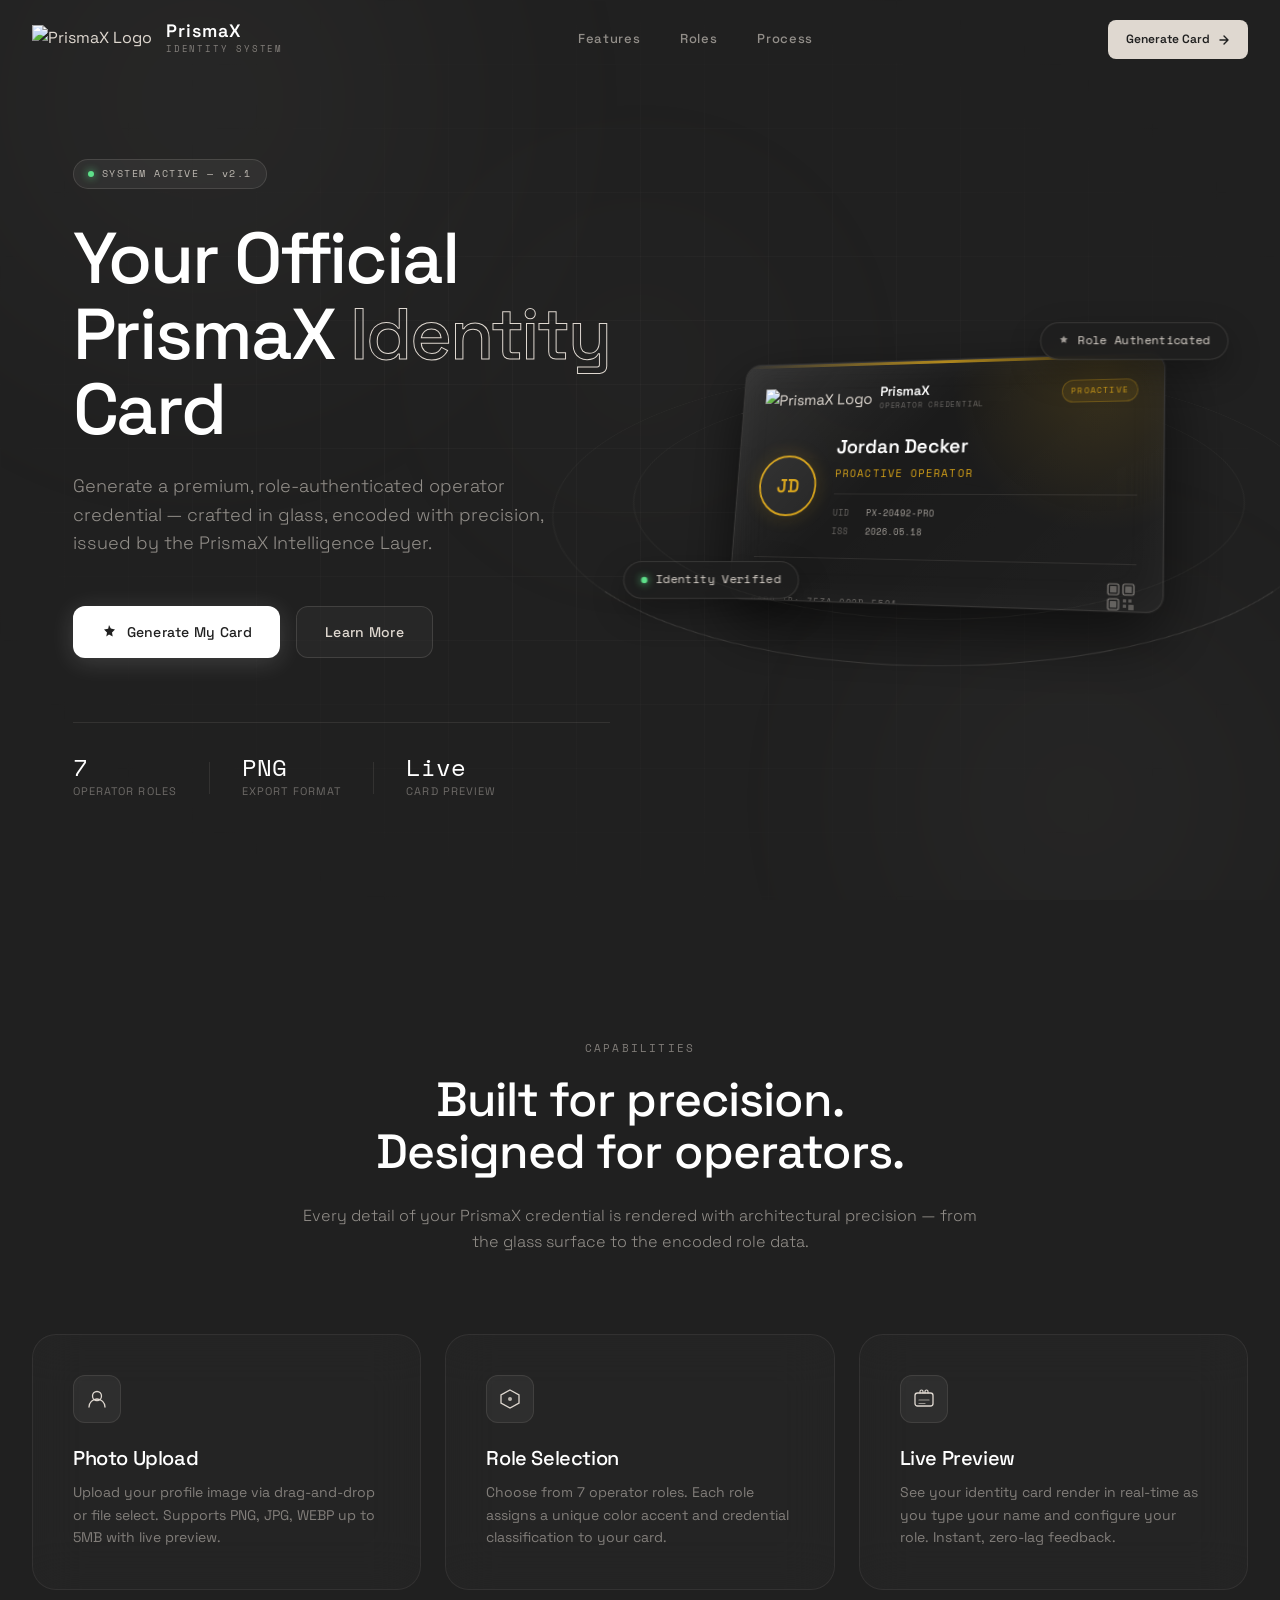
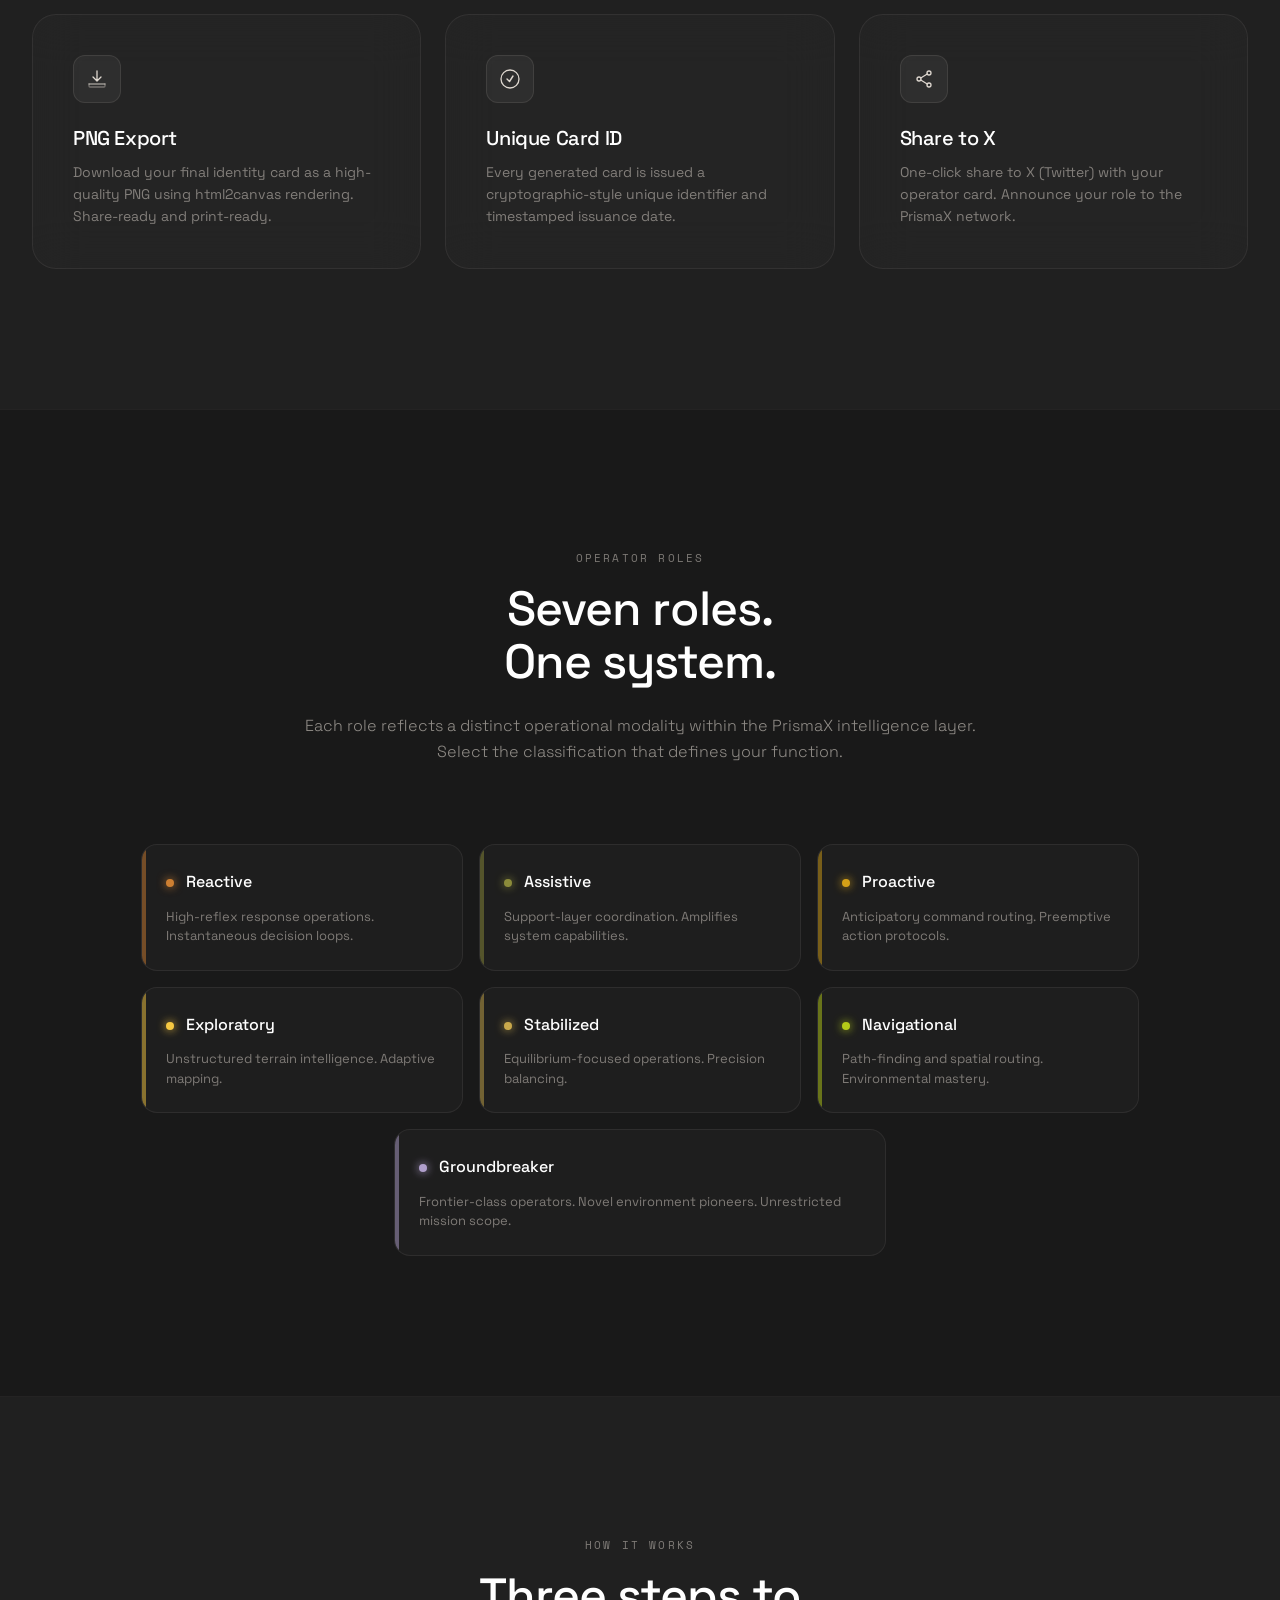
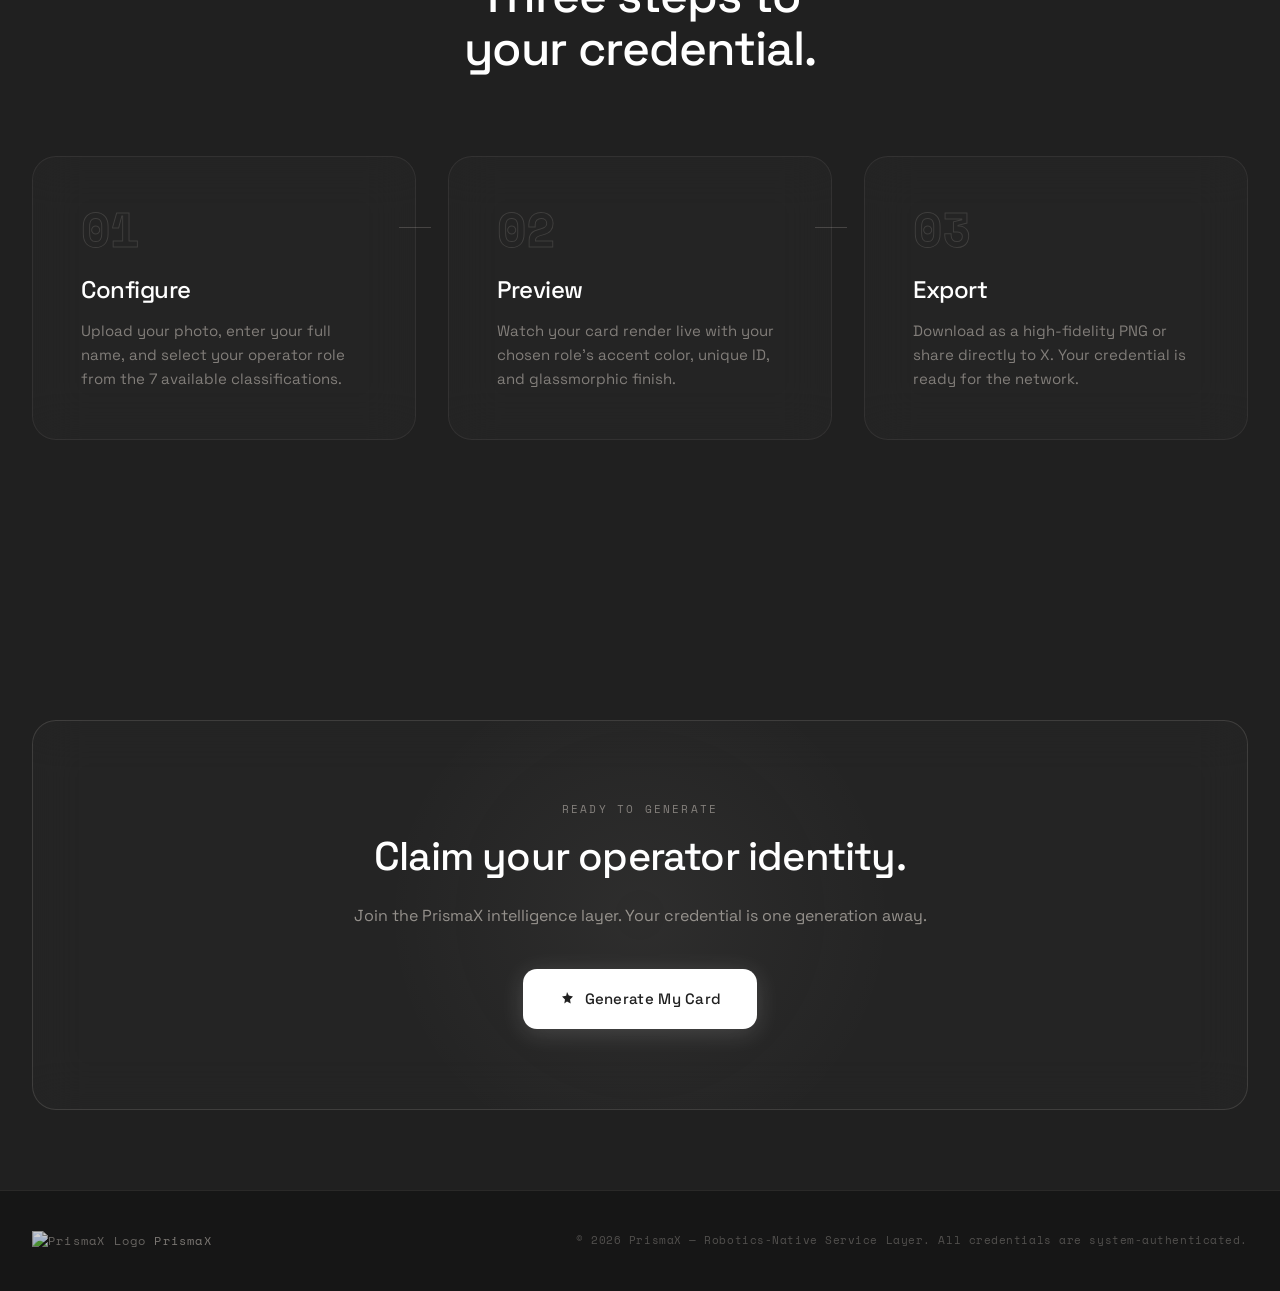
==== identity-card/home.html @ 8faa5412 "Add root redirect to fix Vercel 404" ====
<!DOCTYPE html>
<html lang="en">
<head>
  <meta charset="UTF-8" />
  <meta name="viewport" content="width=device-width, initial-scale=1.0" />
  <title>PrismaX — Identity Card Generator</title>
  <meta name="description" content="Generate your official PrismaX operator identity card. A premium credential system for robotics-native operators. Upload, configure, and export your glass-crafted identity." />
  <link rel="preconnect" href="https://fonts.googleapis.com" />
  <link rel="preconnect" href="https://fonts.gstatic.com" crossorigin />
  <link href="https://fonts.googleapis.com/css2?family=Inter:wght@300;400;500;600;700&family=Space+Grotesk:wght@300;400;500;600;700&family=Space+Mono:wght@400;700&display=swap" rel="stylesheet" />
  <link rel="stylesheet" href="home.css" />
</head>
<body>

  <!-- Background atmosphere -->
  <div class="bg-atmosphere">
    <div class="bg-orb bg-orb--1"></div>
    <div class="bg-orb bg-orb--2"></div>
    <div class="bg-orb bg-orb--3"></div>
    <div class="bg-grid"></div>
  </div>

  <!-- App Wrapper -->
  <div class="app-wrapper">

    <!-- Header -->
    <header class="site-header" id="siteHeader">
      <div class="header-inner">
        <div class="brand">
          <div class="brand-mark" style="display: flex; align-items: center;">
            <img src="logo.png" alt="PrismaX Logo" style="height: 30px; width: auto; object-fit: contain; display: block;" />
          </div>
          <div class="brand-text">
            <span class="brand-name">PrismaX</span>
            <span class="brand-sub">IDENTITY SYSTEM</span>
          </div>
        </div>
        <nav class="header-nav">
          <a href="#features" class="nav-link">Features</a>
          <a href="#roles" class="nav-link">Roles</a>
          <a href="#process" class="nav-link">Process</a>
        </nav>
        <a href="index.html" class="btn-header">
          <span>Generate Card</span>
          <svg width="12" height="12" viewBox="0 0 12 12" fill="none">
            <path d="M2 6h8M6 2l4 4-4 4" stroke="currentColor" stroke-width="1.4" stroke-linecap="round" stroke-linejoin="round"/>
          </svg>
        </a>
      </div>
    </header>

    <!-- ══════════════════ HERO ══════════════════ -->
    <section class="hero" id="hero">
      <div class="hero-inner">

        <!-- Status pill -->
        <div class="hero-pill">
          <span class="pill-dot"></span>
          <span class="pill-label">SYSTEM ACTIVE — v2.1</span>
        </div>

        <!-- Headline -->
        <h1 class="hero-title">
          Your Official
          <span class="hero-title-line">
            <span class="title-word">PrismaX</span>
            <span class="title-word title-word--accent">Identity</span>
          </span>
          Card
        </h1>

        <p class="hero-desc">
          Generate a premium, role-authenticated operator credential — crafted in glass, encoded with precision, issued by the PrismaX Intelligence Layer.
        </p>

        <div class="hero-actions">
          <a href="index.html" class="btn btn--primary" id="heroCtaBtn">
            <svg width="16" height="16" viewBox="0 0 16 16" fill="none">
              <path d="M8 1l1.8 3.6L14 5.6l-3 2.9.7 4.1L8 10.4 5.3 12.6l.7-4.1-3-2.9 4.2-.9L8 1z" fill="currentColor"/>
            </svg>
            Generate My Card
          </a>
          <a href="#features" class="btn btn--ghost">
            Learn More
          </a>
        </div>

        <!-- Hero meta row -->
        <div class="hero-meta">
          <div class="meta-stat">
            <span class="meta-val">7</span>
            <span class="meta-label">Operator Roles</span>
          </div>
          <div class="meta-divider"></div>
          <div class="meta-stat">
            <span class="meta-val">PNG</span>
            <span class="meta-label">Export Format</span>
          </div>
          <div class="meta-divider"></div>
          <div class="meta-stat">
            <span class="meta-val">Live</span>
            <span class="meta-label">Card Preview</span>
          </div>
        </div>

      </div>

      <!-- Hero visual: floating card mockup -->
      <div class="hero-visual" id="heroVisual">
        <div class="card-float-scene">

          <!-- Ambient rings -->
          <div class="ring ring--1"></div>
          <div class="ring ring--2"></div>

          <!-- Floating card -->
          <div class="card-mockup" id="cardMockup">
            <!-- Card accent bar -->
            <div class="cm-bar"></div>
            <!-- Glass sheen -->
            <div class="cm-sheen"></div>
            <!-- Card glow -->
            <div class="cm-glow"></div>

            <!-- Card content -->
            <div class="cm-inner">
              <div class="cm-top">
                <div class="cm-brand" style="display: flex; align-items: center; gap: 8px;">
                  <img src="logo.png" alt="PrismaX Logo" style="height: 24px; width: auto; object-fit: contain; display: block;" />
                  <div>
                    <span class="cm-brand-name">PrismaX</span>
                    <span class="cm-brand-sub">OPERATOR CREDENTIAL</span>
                  </div>
                </div>
                <span class="cm-badge">PROACTIVE</span>
              </div>

              <div class="cm-body">
                <div class="cm-avatar">
                  <div class="cm-avatar-initials">JD</div>
                </div>
                <div class="cm-info">
                  <div class="cm-name">Jordan Decker</div>
                  <div class="cm-role">Proactive Operator</div>
                  <div class="cm-divider"></div>
                  <div class="cm-meta">
                    <div class="cm-meta-row"><span class="cm-ml">UID</span><span class="cm-mv">PX-20492-PRO</span></div>
                    <div class="cm-meta-row"><span class="cm-ml">ISS</span><span class="cm-mv">2026.05.18</span></div>
                  </div>
                </div>
              </div>

              <div class="cm-footer">
                <span class="cm-id">CARD·ID: 7F3A-C02B-E591</span>
                <div class="cm-qr">
                  <svg width="28" height="28" viewBox="0 0 28 28" fill="none" opacity="0.5">
                    <rect x="2" y="2" width="10" height="10" rx="1.5" stroke="#DFD8D0" stroke-width="1.2" fill="none"/>
                    <rect x="4" y="4" width="6" height="6" fill="#DFD8D0" rx="0.5" opacity="0.7"/>
                    <rect x="16" y="2" width="10" height="10" rx="1.5" stroke="#DFD8D0" stroke-width="1.2" fill="none"/>
                    <rect x="18" y="4" width="6" height="6" fill="#DFD8D0" rx="0.5" opacity="0.7"/>
                    <rect x="2" y="16" width="10" height="10" rx="1.5" stroke="#DFD8D0" stroke-width="1.2" fill="none"/>
                    <rect x="4" y="18" width="6" height="6" fill="#DFD8D0" rx="0.5" opacity="0.7"/>
                    <rect x="16" y="16" width="3" height="3" fill="#DFD8D0" rx="0.5" opacity="0.6"/>
                    <rect x="21" y="16" width="3" height="3" fill="#DFD8D0" rx="0.5" opacity="0.6"/>
                    <rect x="16" y="21" width="3" height="3" fill="#DFD8D0" rx="0.5" opacity="0.6"/>
                    <rect x="21" y="21" width="5" height="5" fill="#DFD8D0" rx="0.5" opacity="0.6"/>
                  </svg>
                </div>
              </div>
            </div>
          </div>

          <!-- Floating detail chips -->
          <div class="float-chip float-chip--1">
            <span class="chip-dot chip-dot--green"></span>
            <span>Identity Verified</span>
          </div>
          <div class="float-chip float-chip--2">
            <svg width="11" height="11" viewBox="0 0 12 12" fill="none">
              <path d="M6 1l1.2 2.4 2.8.4-2 2 .5 2.7L6 7.2 3.5 8.5l.5-2.7-2-2 2.8-.4L6 1z" fill="rgba(223,216,208,0.7)"/>
            </svg>
            <span>Role Authenticated</span>
          </div>
        </div>
      </div>

    </section>

    <!-- ══════════════════ FEATURES ══════════════════ -->
    <section class="section features-section" id="features">
      <div class="section-inner">
        <div class="section-header">
          <p class="section-eyebrow">CAPABILITIES</p>
          <h2 class="section-title">Built for precision.<br/>Designed for operators.</h2>
          <p class="section-desc">Every detail of your PrismaX credential is rendered with architectural precision — from the glass surface to the encoded role data.</p>
        </div>

        <div class="features-grid">

          <div class="feature-card glass-card" id="feat1">
            <div class="feature-icon">
              <svg width="22" height="22" viewBox="0 0 22 22" fill="none">
                <circle cx="11" cy="8" r="4.5" stroke="#DFD8D0" stroke-width="1.3" fill="none"/>
                <path d="M3 19c0-4.4 3.6-8 8-8s8 3.6 8 8" stroke="#DFD8D0" stroke-width="1.3" stroke-linecap="round" fill="none"/>
              </svg>
            </div>
            <h3 class="feature-title">Photo Upload</h3>
            <p class="feature-desc">Upload your profile image via drag-and-drop or file select. Supports PNG, JPG, WEBP up to 5MB with live preview.</p>
          </div>

          <div class="feature-card glass-card" id="feat2">
            <div class="feature-icon">
              <svg width="22" height="22" viewBox="0 0 22 22" fill="none">
                <polygon points="11,2 20,7 20,15 11,20 2,15 2,7" stroke="#DFD8D0" stroke-width="1.3" fill="none"/>
                <circle cx="11" cy="11" r="2" fill="#DFD8D0" opacity="0.8"/>
              </svg>
            </div>
            <h3 class="feature-title">Role Selection</h3>
            <p class="feature-desc">Choose from 7 operator roles. Each role assigns a unique color accent and credential classification to your card.</p>
          </div>

          <div class="feature-card glass-card" id="feat3">
            <div class="feature-icon">
              <svg width="22" height="22" viewBox="0 0 22 22" fill="none">
                <rect x="2" y="5" width="18" height="13" rx="2.5" stroke="#DFD8D0" stroke-width="1.3" fill="none"/>
                <path d="M7 5V3.5a1.5 1.5 0 0 1 3 0V5M12 5V3.5a1.5 1.5 0 0 1 3 0V5" stroke="#DFD8D0" stroke-width="1.2" stroke-linecap="round"/>
                <path d="M6 12h10M6 15.5h6" stroke="#DFD8D0" stroke-width="1.2" stroke-linecap="round" opacity="0.6"/>
              </svg>
            </div>
            <h3 class="feature-title">Live Preview</h3>
            <p class="feature-desc">See your identity card render in real-time as you type your name and configure your role. Instant, zero-lag feedback.</p>
          </div>

          <div class="feature-card glass-card" id="feat4">
            <div class="feature-icon">
              <svg width="22" height="22" viewBox="0 0 22 22" fill="none">
                <path d="M11 3v10M7 9l4 4 4-4" stroke="#DFD8D0" stroke-width="1.3" stroke-linecap="round" stroke-linejoin="round"/>
                <path d="M3 16h16" stroke="#DFD8D0" stroke-width="1.3" stroke-linecap="round" opacity="0.6"/>
                <path d="M3 16v2a1 1 0 0 0 1 1h14a1 1 0 0 0 1-1v-2" stroke="#DFD8D0" stroke-width="1.3" stroke-linecap="round" opacity="0.4"/>
              </svg>
            </div>
            <h3 class="feature-title">PNG Export</h3>
            <p class="feature-desc">Download your final identity card as a high-quality PNG using html2canvas rendering. Share-ready and print-ready.</p>
          </div>

          <div class="feature-card glass-card" id="feat5">
            <div class="feature-icon">
              <svg width="22" height="22" viewBox="0 0 22 22" fill="none">
                <path d="M2 11a9 9 0 1 0 18 0 9 9 0 0 0-18 0z" stroke="#DFD8D0" stroke-width="1.3" fill="none"/>
                <path d="M8 11l2.5 2.5L14 8" stroke="#DFD8D0" stroke-width="1.4" stroke-linecap="round" stroke-linejoin="round"/>
              </svg>
            </div>
            <h3 class="feature-title">Unique Card ID</h3>
            <p class="feature-desc">Every generated card is issued a cryptographic-style unique identifier and timestamped issuance date.</p>
          </div>

          <div class="feature-card glass-card" id="feat6">
            <div class="feature-icon">
              <svg width="22" height="22" viewBox="0 0 22 22" fill="none">
                <circle cx="16" cy="5" r="2" stroke="#DFD8D0" stroke-width="1.3" fill="none"/>
                <circle cx="6" cy="11" r="2" stroke="#DFD8D0" stroke-width="1.3" fill="none"/>
                <circle cx="16" cy="17" r="2" stroke="#DFD8D0" stroke-width="1.3" fill="none"/>
                <line x1="7.8" y1="10.1" x2="14.2" y2="5.9" stroke="#DFD8D0" stroke-width="1.2" stroke-linecap="round"/>
                <line x1="7.8" y1="11.9" x2="14.2" y2="16.1" stroke="#DFD8D0" stroke-width="1.2" stroke-linecap="round"/>
              </svg>
            </div>
            <h3 class="feature-title">Share to X</h3>
            <p class="feature-desc">One-click share to X (Twitter) with your operator card. Announce your role to the PrismaX network.</p>
          </div>

        </div>
      </div>
    </section>

    <!-- ══════════════════ ROLES ══════════════════ -->
    <section class="section roles-section" id="roles">
      <div class="section-inner">
        <div class="section-header">
          <p class="section-eyebrow">OPERATOR ROLES</p>
          <h2 class="section-title">Seven roles.<br/>One system.</h2>
          <p class="section-desc">Each role reflects a distinct operational modality within the PrismaX intelligence layer. Select the classification that defines your function.</p>
        </div>

        <div class="roles-strip">

          <div class="role-tile" style="--rc: #CD7F32;">
            <div class="role-tile-accent"></div>
            <div class="role-tile-inner">
              <span class="role-tile-dot"></span>
              <span class="role-tile-name">Reactive</span>
              <p class="role-tile-desc">High-reflex response operations. Instantaneous decision loops.</p>
            </div>
          </div>

          <div class="role-tile" style="--rc: #8B8B3A;">
            <div class="role-tile-accent"></div>
            <div class="role-tile-inner">
              <span class="role-tile-dot"></span>
              <span class="role-tile-name">Assistive</span>
              <p class="role-tile-desc">Support-layer coordination. Amplifies system capabilities.</p>
            </div>
          </div>

          <div class="role-tile" style="--rc: #D4A017;">
            <div class="role-tile-accent"></div>
            <div class="role-tile-inner">
              <span class="role-tile-dot"></span>
              <span class="role-tile-name">Proactive</span>
              <p class="role-tile-desc">Anticipatory command routing. Preemptive action protocols.</p>
            </div>
          </div>

          <div class="role-tile" style="--rc: #F5C842;">
            <div class="role-tile-accent"></div>
            <div class="role-tile-inner">
              <span class="role-tile-dot"></span>
              <span class="role-tile-name">Exploratory</span>
              <p class="role-tile-desc">Unstructured terrain intelligence. Adaptive mapping.</p>
            </div>
          </div>

          <div class="role-tile" style="--rc: #C8A84B;">
            <div class="role-tile-accent"></div>
            <div class="role-tile-inner">
              <span class="role-tile-dot"></span>
              <span class="role-tile-name">Stabilized</span>
              <p class="role-tile-desc">Equilibrium-focused operations. Precision balancing.</p>
            </div>
          </div>

          <div class="role-tile" style="--rc: #B5CC18;">
            <div class="role-tile-accent"></div>
            <div class="role-tile-inner">
              <span class="role-tile-dot"></span>
              <span class="role-tile-name">Navigational</span>
              <p class="role-tile-desc">Path-finding and spatial routing. Environmental mastery.</p>
            </div>
          </div>

          <div class="role-tile role-tile--wide" style="--rc: #B09FCC;">
            <div class="role-tile-accent"></div>
            <div class="role-tile-inner">
              <span class="role-tile-dot"></span>
              <span class="role-tile-name">Groundbreaker</span>
              <p class="role-tile-desc">Frontier-class operators. Novel environment pioneers. Unrestricted mission scope.</p>
            </div>
          </div>

        </div>
      </div>
    </section>

    <!-- ══════════════════ PROCESS ══════════════════ -->
    <section class="section process-section" id="process">
      <div class="section-inner">
        <div class="section-header">
          <p class="section-eyebrow">HOW IT WORKS</p>
          <h2 class="section-title">Three steps to<br/>your credential.</h2>
        </div>

        <div class="steps">

          <div class="step glass-card" id="step1">
            <div class="step-num">01</div>
            <div class="step-content">
              <h3 class="step-title">Configure</h3>
              <p class="step-desc">Upload your photo, enter your full name, and select your operator role from the 7 available classifications.</p>
            </div>
            <div class="step-connector"></div>
          </div>

          <div class="step glass-card" id="step2">
            <div class="step-num">02</div>
            <div class="step-content">
              <h3 class="step-title">Preview</h3>
              <p class="step-desc">Watch your card render live with your chosen role's accent color, unique ID, and glassmorphic finish.</p>
            </div>
            <div class="step-connector"></div>
          </div>

          <div class="step glass-card" id="step3">
            <div class="step-num">03</div>
            <div class="step-content">
              <h3 class="step-title">Export</h3>
              <p class="step-desc">Download as a high-fidelity PNG or share directly to X. Your credential is ready for the network.</p>
            </div>
          </div>

        </div>

      </div>
    </section>

    <!-- ══════════════════ CTA ══════════════════ -->
    <section class="section cta-section">
      <div class="section-inner">
        <div class="cta-block glass-card">
          <div class="cta-glow"></div>
          <div class="cta-content">
            <p class="section-eyebrow" style="margin-bottom: 16px;">READY TO GENERATE</p>
            <h2 class="cta-title">Claim your operator identity.</h2>
            <p class="cta-desc">Join the PrismaX intelligence layer. Your credential is one generation away.</p>
            <a href="index.html" class="btn btn--primary btn--lg" id="ctaFinalBtn">
              <svg width="16" height="16" viewBox="0 0 16 16" fill="none">
                <path d="M8 1l1.8 3.6L14 5.6l-3 2.9.7 4.1L8 10.4 5.3 12.6l.7-4.1-3-2.9 4.2-.9L8 1z" fill="currentColor"/>
              </svg>
              Generate My Card
            </a>
          </div>
        </div>
      </div>
    </section>

    <!-- Footer -->
    <footer class="site-footer">
      <div class="footer-inner">
        <div class="footer-brand" style="display: flex; align-items: center; gap: 8px;">
          <img src="logo.png" alt="PrismaX Logo" style="height: 20px; width: auto; object-fit: contain; display: block; opacity: 0.8;" />
          <span>PrismaX</span>
        </div>
        <p class="footer-copy">© 2026 PrismaX — Robotics-Native Service Layer. All credentials are system-authenticated.</p>
      </div>
    </footer>

  </div><!-- /app-wrapper -->

  <script src="home.js"></script>
</body>
</html>
---- identity-card/home.css ----
/* =========================================
   PRISMAX IDENTITY SYSTEM — HOMEPAGE
   ========================================= */

:root {
  /* Core Palette */
  --bg: #202020;
  --bg-elevated: #282828;
  --cream: #DFD8D0;
  --white: #FFFFFF;

  /* Glass Tokens */
  --glass-bg: rgba(255, 255, 255, 0.02);
  --glass-bg-hover: rgba(255, 255, 255, 0.04);
  --glass-border: rgba(223, 216, 208, 0.08);
  --glass-border-hover: rgba(223, 216, 208, 0.15);
  --glass-blur: 24px;
  
  /* Accent & Glow */
  --accent: #DFD8D0;
  --accent-glow: rgba(223, 216, 208, 0.15);
  --accent-glow-strong: rgba(223, 216, 208, 0.25);

  /* Typography */
  --font-sans: 'Space Grotesk', 'Inter', -apple-system, BlinkMacSystemFont, sans-serif;
  --font-mono: 'Space Mono', SFMono-Regular, Consolas, monospace;
  
  /* Spacing */
  --section-py: 140px;
  --container-px: 32px;
  
  /* Easing */
  --ease-spring: cubic-bezier(0.175, 0.885, 0.32, 1.1);
  --ease-smooth: cubic-bezier(0.23, 1, 0.32, 1);
}

/* ── Reset & Base ───────────────────────── */
*, *::before, *::after {
  box-sizing: border-box;
  margin: 0;
  padding: 0;
}

html {
  scroll-behavior: smooth;
  background: var(--bg);
}

body {
  font-family: var(--font-sans);
  background: var(--bg);
  color: var(--cream);
  min-height: 100vh;
  overflow-x: hidden;
  -webkit-font-smoothing: antialiased;
  -moz-osx-font-smoothing: grayscale;
  line-height: 1.6;
}

a {
  text-decoration: none;
  color: inherit;
}

ul {
  list-style: none;
}

/* ── Typography Utility ─────────────────── */
h1, h2, h3, h4, h5, h6 {
  font-weight: 500;
  color: var(--white);
  line-height: 1.1;
  letter-spacing: -0.02em;
}

.text-mono {
  font-family: var(--font-mono);
  text-transform: uppercase;
  letter-spacing: 0.1em;
}

/* ── Background Atmosphere ──────────────── */
.bg-atmosphere {
  position: fixed;
  inset: 0;
  pointer-events: none;
  z-index: 0;
  overflow: hidden;
}

.bg-orb {
  position: absolute;
  border-radius: 50%;
  filter: blur(120px);
  opacity: 0.05;
  transition: transform 1s var(--ease-smooth);
}

.bg-orb--1 {
  width: 800px;
  height: 800px;
  background: radial-gradient(circle, var(--cream) 0%, transparent 70%);
  top: -300px;
  left: -200px;
}

.bg-orb--2 {
  width: 600px;
  height: 600px;
  background: radial-gradient(circle, var(--cream) 0%, transparent 70%);
  bottom: -200px;
  right: -100px;
}

.bg-orb--3 {
  width: 500px;
  height: 500px;
  background: radial-gradient(circle, var(--cream) 0%, transparent 70%);
  top: 40%;
  left: 50%;
  transform: translate(-50%, -50%);
  opacity: 0.03;
}

.bg-grid {
  position: absolute;
  inset: 0;
  background-image:
    linear-gradient(rgba(223, 216, 208, 0.03) 1px, transparent 1px),
    linear-gradient(90deg, rgba(223, 216, 208, 0.03) 1px, transparent 1px);
  background-size: 64px 64px;
  mask-image: radial-gradient(ellipse at center, black 20%, transparent 80%);
  -webkit-mask-image: radial-gradient(ellipse at center, black 20%, transparent 80%);
}

/* ── App Wrapper ────────────────────────── */
.app-wrapper {
  position: relative;
  z-index: 1;
  display: flex;
  flex-direction: column;
}

/* ── Buttons ────────────────────────────── */
.btn {
  display: inline-flex;
  align-items: center;
  justify-content: center;
  gap: 10px;
  padding: 14px 28px;
  border-radius: 12px;
  border: none;
  cursor: pointer;
  font-family: var(--font-sans);
  font-size: 14px;
  font-weight: 500;
  letter-spacing: 0.02em;
  transition: all 0.3s var(--ease-smooth);
  white-space: nowrap;
}

.btn--primary {
  background: var(--white);
  color: var(--bg);
  box-shadow: 0 4px 24px rgba(255, 255, 255, 0.15);
}

.btn--primary:hover {
  transform: translateY(-2px);
  box-shadow: 0 8px 32px rgba(255, 255, 255, 0.25);
  background: var(--cream);
}

.btn--ghost {
  background: rgba(255, 255, 255, 0.03);
  border: 1px solid rgba(223, 216, 208, 0.15);
  color: var(--cream);
  backdrop-filter: blur(8px);
}

.btn--ghost:hover {
  background: rgba(255, 255, 255, 0.08);
  border-color: rgba(223, 216, 208, 0.3);
  color: var(--white);
  transform: translateY(-2px);
}

.btn--lg {
  padding: 18px 36px;
  font-size: 15px;
  border-radius: 14px;
}

/* ── Header ─────────────────────────────── */
.site-header {
  position: fixed;
  top: 0;
  left: 0;
  right: 0;
  z-index: 100;
  border-bottom: 1px solid transparent;
  transition: all 0.4s var(--ease-smooth);
  padding: 20px 0;
}

.site-header.scrolled {
  background: rgba(32, 32, 32, 0.8);
  backdrop-filter: blur(var(--glass-blur));
  -webkit-backdrop-filter: blur(var(--glass-blur));
  border-bottom: 1px solid var(--glass-border);
  padding: 12px 0;
}

.header-inner {
  max-width: 1400px;
  margin: 0 auto;
  padding: 0 var(--container-px);
  display: flex;
  align-items: center;
  justify-content: space-between;
}

.brand {
  display: flex;
  align-items: center;
  gap: 14px;
  transition: opacity 0.3s ease;
}

.brand:hover {
  opacity: 0.8;
}

.brand-text {
  display: flex;
  flex-direction: column;
  gap: 2px;
}

.brand-name {
  font-size: 18px;
  font-weight: 600;
  letter-spacing: 0.06em;
  color: var(--white);
  line-height: 1;
}

.brand-sub {
  font-size: 9px;
  letter-spacing: 0.2em;
  color: rgba(223, 216, 208, 0.5);
  font-family: var(--font-mono);
}

.header-nav {
  display: flex;
  gap: 40px;
}

.nav-link {
  font-size: 13px;
  font-weight: 500;
  color: rgba(223, 216, 208, 0.6);
  letter-spacing: 0.05em;
  transition: color 0.2s ease;
  position: relative;
}

.nav-link::after {
  content: '';
  position: absolute;
  bottom: -4px;
  left: 0;
  width: 0;
  height: 1px;
  background: var(--cream);
  transition: width 0.3s var(--ease-smooth);
}

.nav-link:hover {
  color: var(--white);
}

.nav-link:hover::after {
  width: 100%;
}

.btn-header {
  display: flex;
  align-items: center;
  gap: 8px;
  font-size: 12px;
  font-weight: 600;
  color: var(--bg);
  background: var(--cream);
  padding: 10px 18px;
  border-radius: 8px;
  transition: all 0.3s var(--ease-smooth);
}

.btn-header:hover {
  background: var(--white);
  transform: translateY(-1px);
  box-shadow: 0 4px 16px rgba(223, 216, 208, 0.2);
}

/* ── Hero Section ───────────────────────── */
.hero {
  min-height: 100vh;
  display: grid;
  grid-template-columns: 1fr 1fr;
  align-items: center;
  max-width: 1400px;
  margin: 0 auto;
  padding: 120px var(--container-px) 60px;
  gap: 60px;
  position: relative;
}

.hero-inner {
  max-width: 600px;
  z-index: 2;
  animation: fadeUp 1s var(--ease-smooth) forwards;
}

.hero-pill {
  display: inline-flex;
  align-items: center;
  gap: 8px;
  background: rgba(255, 255, 255, 0.05);
  border: 1px solid rgba(223, 216, 208, 0.15);
  padding: 6px 14px;
  border-radius: 20px;
  margin-bottom: 32px;
  backdrop-filter: blur(10px);
}

.pill-dot {
  width: 6px;
  height: 6px;
  background: #5EE08A;
  border-radius: 50%;
  box-shadow: 0 0 8px #5EE08A;
  animation: pulse 2s infinite;
}

.pill-label {
  font-size: 10px;
  font-family: var(--font-mono);
  letter-spacing: 0.15em;
  color: rgba(223, 216, 208, 0.8);
}

.hero-title {
  font-size: clamp(48px, 6vw, 72px);
  font-weight: 500;
  line-height: 1.05;
  margin-bottom: 24px;
  letter-spacing: -0.03em;
}

.hero-title-line {
  display: block;
}

.title-word--accent {
  color: transparent;
  -webkit-text-stroke: 1px var(--cream);
  position: relative;
}

.title-word--accent::after {
  content: 'Identity';
  position: absolute;
  left: 0;
  top: 0;
  color: var(--white);
  opacity: 0;
  transition: opacity 0.5s ease;
  filter: blur(8px);
}

.hero:hover .title-word--accent::after {
  opacity: 0.3;
}

.hero-desc {
  font-size: 18px;
  color: rgba(223, 216, 208, 0.6);
  margin-bottom: 48px;
  line-height: 1.6;
  font-weight: 300;
  max-width: 520px;
}

.hero-actions {
  display: flex;
  gap: 16px;
  margin-bottom: 64px;
}

.hero-meta {
  display: flex;
  align-items: center;
  gap: 32px;
  border-top: 1px solid rgba(223, 216, 208, 0.1);
  padding-top: 32px;
}

.meta-stat {
  display: flex;
  flex-direction: column;
  gap: 4px;
}

.meta-val {
  font-family: var(--font-mono);
  font-size: 24px;
  color: var(--white);
  line-height: 1;
}

.meta-label {
  font-size: 11px;
  letter-spacing: 0.1em;
  color: rgba(223, 216, 208, 0.4);
  text-transform: uppercase;
}

.meta-divider {
  width: 1px;
  height: 32px;
  background: rgba(223, 216, 208, 0.1);
}

/* Hero Visual (Floating Card) */
.hero-visual {
  position: relative;
  height: 100%;
  display: flex;
  align-items: center;
  justify-content: center;
  perspective: 1000px;
  z-index: 1;
}

.card-float-scene {
  position: relative;
  width: 100%;
  max-width: 500px;
  aspect-ratio: 4/3;
  transform-style: preserve-3d;
  animation: float 8s ease-in-out infinite;
}

.ring {
  position: absolute;
  top: 50%;
  left: 50%;
  transform: translate(-50%, -50%) rotateX(60deg);
  border: 1px solid rgba(223, 216, 208, 0.05);
  border-radius: 50%;
}

.ring--1 {
  width: 120%;
  height: 120%;
  border-top-color: rgba(223, 216, 208, 0.2);
  animation: spin 20s linear infinite;
}

.ring--2 {
  width: 150%;
  height: 150%;
  border-bottom-color: rgba(223, 216, 208, 0.15);
  animation: spin 30s linear infinite reverse;
}

.card-mockup {
  position: absolute;
  inset: 0;
  margin: auto;
  width: 440px;
  height: 250px;
  background: rgba(26, 26, 26, 0.9);
  border-radius: 16px;
  border: 1px solid rgba(223, 216, 208, 0.15);
  box-shadow: 
    0 24px 64px rgba(0, 0, 0, 0.6),
    0 0 0 1px rgba(255, 255, 255, 0.05),
    inset 0 0 40px rgba(223, 216, 208, 0.05);
  transform: rotateY(-15deg) rotateX(10deg);
  transition: transform 0.5s var(--ease-smooth);
  overflow: hidden;
  backdrop-filter: blur(20px);
}

.card-mockup:hover {
  transform: rotateY(-5deg) rotateX(5deg) scale(1.05);
}

.cm-bar {
  position: absolute;
  top: 0;
  left: 0;
  right: 0;
  height: 3px;
  background: linear-gradient(90deg, transparent, #D4A017, transparent);
  opacity: 0.8;
}

.cm-sheen {
  position: absolute;
  inset: 0;
  background: linear-gradient(135deg, rgba(255, 255, 255, 0.1) 0%, transparent 40%, rgba(255, 255, 255, 0.02) 100%);
  pointer-events: none;
  z-index: 10;
}

.cm-glow {
  position: absolute;
  top: -50%;
  right: -20%;
  width: 300px;
  height: 300px;
  background: radial-gradient(circle, rgba(212, 160, 23, 0.15) 0%, transparent 70%);
  pointer-events: none;
  border-radius: 50%;
}

.cm-inner {
  padding: 24px;
  height: 100%;
  display: flex;
  flex-direction: column;
  position: relative;
  z-index: 2;
}

.cm-top {
  display: flex;
  justify-content: space-between;
  align-items: flex-start;
  margin-bottom: 20px;
}

.cm-brand {
  display: flex;
  align-items: center;
  gap: 8px;
}

.cm-brand-name {
  display: block;
  font-size: 14px;
  font-weight: 600;
  color: var(--white);
  line-height: 1;
}

.cm-brand-sub {
  display: block;
  font-size: 8px;
  font-family: var(--font-mono);
  color: rgba(223, 216, 208, 0.4);
  margin-top: 2px;
  letter-spacing: 0.1em;
}

.cm-badge {
  font-size: 8px;
  font-family: var(--font-mono);
  color: #D4A017;
  border: 1px solid rgba(212, 160, 23, 0.3);
  padding: 4px 8px;
  border-radius: 12px;
  letter-spacing: 0.15em;
  background: rgba(212, 160, 23, 0.1);
}

.cm-body {
  display: flex;
  gap: 20px;
  align-items: center;
  flex: 1;
}

.cm-avatar {
  width: 64px;
  height: 64px;
  border-radius: 50%;
  border: 2px solid #D4A017;
  background: rgba(255, 255, 255, 0.05);
  display: flex;
  align-items: center;
  justify-content: center;
  box-shadow: 0 0 20px rgba(212, 160, 23, 0.2);
}

.cm-avatar-initials {
  font-size: 20px;
  font-weight: 600;
  color: #D4A017;
}

.cm-info {
  flex: 1;
}

.cm-name {
  font-size: 20px;
  font-weight: 600;
  color: var(--white);
  margin-bottom: 4px;
}

.cm-role {
  font-size: 11px;
  font-family: var(--font-mono);
  color: #D4A017;
  letter-spacing: 0.1em;
  text-transform: uppercase;
  margin-bottom: 12px;
}

.cm-divider {
  height: 1px;
  background: rgba(223, 216, 208, 0.1);
  margin-bottom: 12px;
}

.cm-meta-row {
  display: flex;
  gap: 12px;
  font-family: var(--font-mono);
  font-size: 9px;
  margin-bottom: 4px;
}

.cm-ml {
  color: rgba(223, 216, 208, 0.4);
  width: 24px;
}

.cm-mv {
  color: rgba(223, 216, 208, 0.7);
}

.cm-footer {
  display: flex;
  justify-content: space-between;
  align-items: flex-end;
  border-top: 1px solid rgba(223, 216, 208, 0.1);
  padding-top: 16px;
  margin-top: 16px;
}

.cm-id {
  font-size: 9px;
  font-family: var(--font-mono);
  color: rgba(223, 216, 208, 0.4);
  letter-spacing: 0.1em;
}

.float-chip {
  position: absolute;
  display: flex;
  align-items: center;
  gap: 8px;
  background: rgba(30, 30, 30, 0.8);
  backdrop-filter: blur(12px);
  border: 1px solid rgba(223, 216, 208, 0.15);
  padding: 8px 16px;
  border-radius: 20px;
  font-size: 11px;
  color: var(--cream);
  font-family: var(--font-mono);
  box-shadow: 0 12px 32px rgba(0, 0, 0, 0.3);
  transform: translateZ(50px);
}

.float-chip--1 {
  bottom: 20%;
  left: -10%;
  animation: floatDelay 6s ease-in-out infinite;
}

.float-chip--2 {
  top: 10%;
  right: -5%;
  animation: floatDelay 7s ease-in-out infinite 1s;
}

.chip-dot {
  width: 6px;
  height: 6px;
  border-radius: 50%;
}

.chip-dot--green {
  background: #5EE08A;
  box-shadow: 0 0 8px #5EE08A;
}

/* ── Generic Section Styles ──────────────── */
.section {
  padding: var(--section-py) 0;
  position: relative;
  z-index: 2;
}

.section-inner {
  max-width: 1400px;
  margin: 0 auto;
  padding: 0 var(--container-px);
}

.section-header {
  text-align: center;
  max-width: 700px;
  margin: 0 auto 80px;
}

.section-eyebrow {
  font-family: var(--font-mono);
  font-size: 11px;
  letter-spacing: 0.2em;
  color: rgba(223, 216, 208, 0.5);
  margin-bottom: 16px;
}

.section-title {
  font-size: clamp(32px, 4vw, 48px);
  margin-bottom: 24px;
}

.section-desc {
  font-size: 16px;
  color: rgba(223, 216, 208, 0.6);
  line-height: 1.6;
  font-weight: 300;
}

/* Glass Card Component */
.glass-card {
  background: var(--glass-bg);
  border: 1px solid var(--glass-border);
  border-radius: 24px;
  backdrop-filter: blur(var(--glass-blur));
  -webkit-backdrop-filter: blur(var(--glass-blur));
  padding: 40px;
  transition: all 0.4s var(--ease-smooth);
}

.glass-card:hover {
  background: var(--glass-bg-hover);
  border-color: var(--glass-border-hover);
  transform: translateY(-4px);
  box-shadow: 0 24px 48px rgba(0, 0, 0, 0.2);
}

/* ── Features Grid ──────────────────────── */
.features-grid {
  display: grid;
  grid-template-columns: repeat(auto-fit, minmax(350px, 1fr));
  gap: 24px;
}

.feature-card {
  display: flex;
  flex-direction: column;
  align-items: flex-start;
}

.feature-icon {
  width: 48px;
  height: 48px;
  border-radius: 12px;
  background: rgba(255, 255, 255, 0.05);
  border: 1px solid rgba(223, 216, 208, 0.1);
  display: flex;
  align-items: center;
  justify-content: center;
  margin-bottom: 24px;
  transition: all 0.3s ease;
}

.feature-card:hover .feature-icon {
  background: rgba(255, 255, 255, 0.1);
  border-color: rgba(223, 216, 208, 0.3);
  transform: scale(1.05);
}

.feature-title {
  font-size: 20px;
  margin-bottom: 12px;
}

.feature-desc {
  font-size: 14px;
  color: rgba(223, 216, 208, 0.5);
  line-height: 1.6;
}

/* ── Roles Strip ────────────────────────── */
.roles-section {
  background: rgba(0, 0, 0, 0.2);
  border-top: 1px solid rgba(223, 216, 208, 0.05);
  border-bottom: 1px solid rgba(223, 216, 208, 0.05);
  position: relative;
  overflow: hidden;
}

.roles-strip {
  display: flex;
  flex-wrap: wrap;
  justify-content: center;
  gap: 16px;
  max-width: 1000px;
  margin: 0 auto;
}

.role-tile {
  background: rgba(255, 255, 255, 0.02);
  border: 1px solid rgba(223, 216, 208, 0.08);
  border-radius: 16px;
  padding: 24px;
  width: calc(33.333% - 11px);
  position: relative;
  overflow: hidden;
  transition: all 0.4s var(--ease-smooth);
  cursor: pointer;
}

.role-tile--wide {
  width: calc(50% - 8px);
}

.role-tile:hover {
  background: rgba(255, 255, 255, 0.05);
  border-color: var(--rc);
  transform: translateY(-4px);
  box-shadow: 0 12px 32px rgba(0, 0, 0, 0.3), inset 0 0 20px rgba(255, 255, 255, 0.02);
}

.role-tile-accent {
  position: absolute;
  top: 0;
  left: 0;
  width: 4px;
  height: 100%;
  background: var(--rc);
  opacity: 0.5;
  transition: opacity 0.3s ease;
}

.role-tile:hover .role-tile-accent {
  opacity: 1;
}

.role-tile-inner {
  position: relative;
  z-index: 2;
}

.role-tile-dot {
  display: inline-block;
  width: 8px;
  height: 8px;
  border-radius: 50%;
  background: var(--rc);
  margin-right: 8px;
  box-shadow: 0 0 10px var(--rc);
}

.role-tile-name {
  font-size: 16px;
  font-weight: 500;
  color: var(--white);
}

.role-tile-desc {
  margin-top: 12px;
  font-size: 13px;
  color: rgba(223, 216, 208, 0.5);
  line-height: 1.5;
}

/* ── Process ────────────────────────────── */
.steps {
  display: grid;
  grid-template-columns: repeat(3, 1fr);
  gap: 32px;
  position: relative;
}

.step {
  position: relative;
  display: flex;
  flex-direction: column;
  padding: 48px;
}

.step-num {
  font-family: var(--font-mono);
  font-size: 48px;
  font-weight: 700;
  color: transparent;
  -webkit-text-stroke: 1px rgba(223, 216, 208, 0.15);
  margin-bottom: 24px;
  line-height: 1;
}

.step-title {
  font-size: 24px;
  margin-bottom: 16px;
}

.step-desc {
  font-size: 15px;
  color: rgba(223, 216, 208, 0.5);
}

.step-connector {
  position: absolute;
  top: 70px;
  right: -16px;
  width: 32px;
  height: 1px;
  background: rgba(223, 216, 208, 0.2);
}

/* ── CTA ────────────────────────────────── */
.cta-section {
  padding-bottom: 80px;
}

.cta-block {
  text-align: center;
  padding: 80px 40px;
  position: relative;
  overflow: hidden;
  border-color: rgba(223, 216, 208, 0.15);
}

.cta-glow {
  position: absolute;
  top: 50%;
  left: 50%;
  transform: translate(-50%, -50%);
  width: 600px;
  height: 600px;
  background: radial-gradient(circle, rgba(223, 216, 208, 0.05) 0%, transparent 60%);
  pointer-events: none;
}

.cta-content {
  position: relative;
  z-index: 2;
  max-width: 600px;
  margin: 0 auto;
}

.cta-title {
  font-size: 40px;
  margin-bottom: 24px;
}

.cta-desc {
  font-size: 16px;
  color: rgba(223, 216, 208, 0.6);
  margin-bottom: 40px;
}

/* ── Footer ─────────────────────────────── */
.site-footer {
  border-top: 1px solid rgba(223, 216, 208, 0.1);
  padding: 40px 0;
  background: rgba(20, 20, 20, 0.8);
}

.footer-inner {
  max-width: 1400px;
  margin: 0 auto;
  padding: 0 var(--container-px);
  display: flex;
  justify-content: space-between;
  align-items: center;
}

.footer-brand {
  display: flex;
  align-items: center;
  gap: 8px;
  font-family: var(--font-mono);
  font-size: 12px;
  color: rgba(223, 216, 208, 0.5);
  letter-spacing: 0.1em;
}

.footer-copy {
  font-size: 11px;
  color: rgba(223, 216, 208, 0.3);
  font-family: var(--font-mono);
  letter-spacing: 0.05em;
}

/* ── Animations ─────────────────────────── */
@keyframes pulse {
  0%, 100% { opacity: 1; transform: scale(1); }
  50% { opacity: 0.5; transform: scale(1.2); }
}

@keyframes spin {
  from { transform: translate(-50%, -50%) rotateX(60deg) rotateZ(0deg); }
  to { transform: translate(-50%, -50%) rotateX(60deg) rotateZ(360deg); }
}

@keyframes float {
  0%, 100% { transform: translateY(0); }
  50% { transform: translateY(-20px); }
}

@keyframes floatDelay {
  0%, 100% { transform: translateZ(50px) translateY(0); }
  50% { transform: translateZ(50px) translateY(-10px); }
}

@keyframes fadeUp {
  from { opacity: 0; transform: translateY(30px); }
  to { opacity: 1; transform: translateY(0); }
}

.reveal {
  opacity: 0;
  transform: translateY(40px);
  transition: all 0.8s var(--ease-smooth);
}

.reveal.active {
  opacity: 1;
  transform: translateY(0);
}

/* ── Responsive ─────────────────────────── */
@media (max-width: 1024px) {
  .hero {
    grid-template-columns: 1fr;
    text-align: center;
    padding-top: 160px;
  }
  
  .hero-inner {
    margin: 0 auto;
  }
  
  .hero-desc {
    margin: 0 auto 48px;
  }
  
  .hero-actions {
    justify-content: center;
  }
  
  .hero-meta {
    justify-content: center;
  }
  
  .steps {
    grid-template-columns: 1fr;
  }
  
  .step-connector {
    display: none;
  }
  
  .role-tile, .role-tile--wide {
    width: calc(50% - 8px);
  }
}

@media (max-width: 768px) {
  .header-nav {
    display: none;
  }
  
  .hero-title {
    font-size: 40px;
  }
  
  .card-mockup {
    width: 320px;
    height: 200px;
  }
  
  .footer-inner {
    flex-direction: column;
    gap: 16px;
    text-align: center;
  }
  
  .role-tile, .role-tile--wide {
    width: 100%;
  }
}
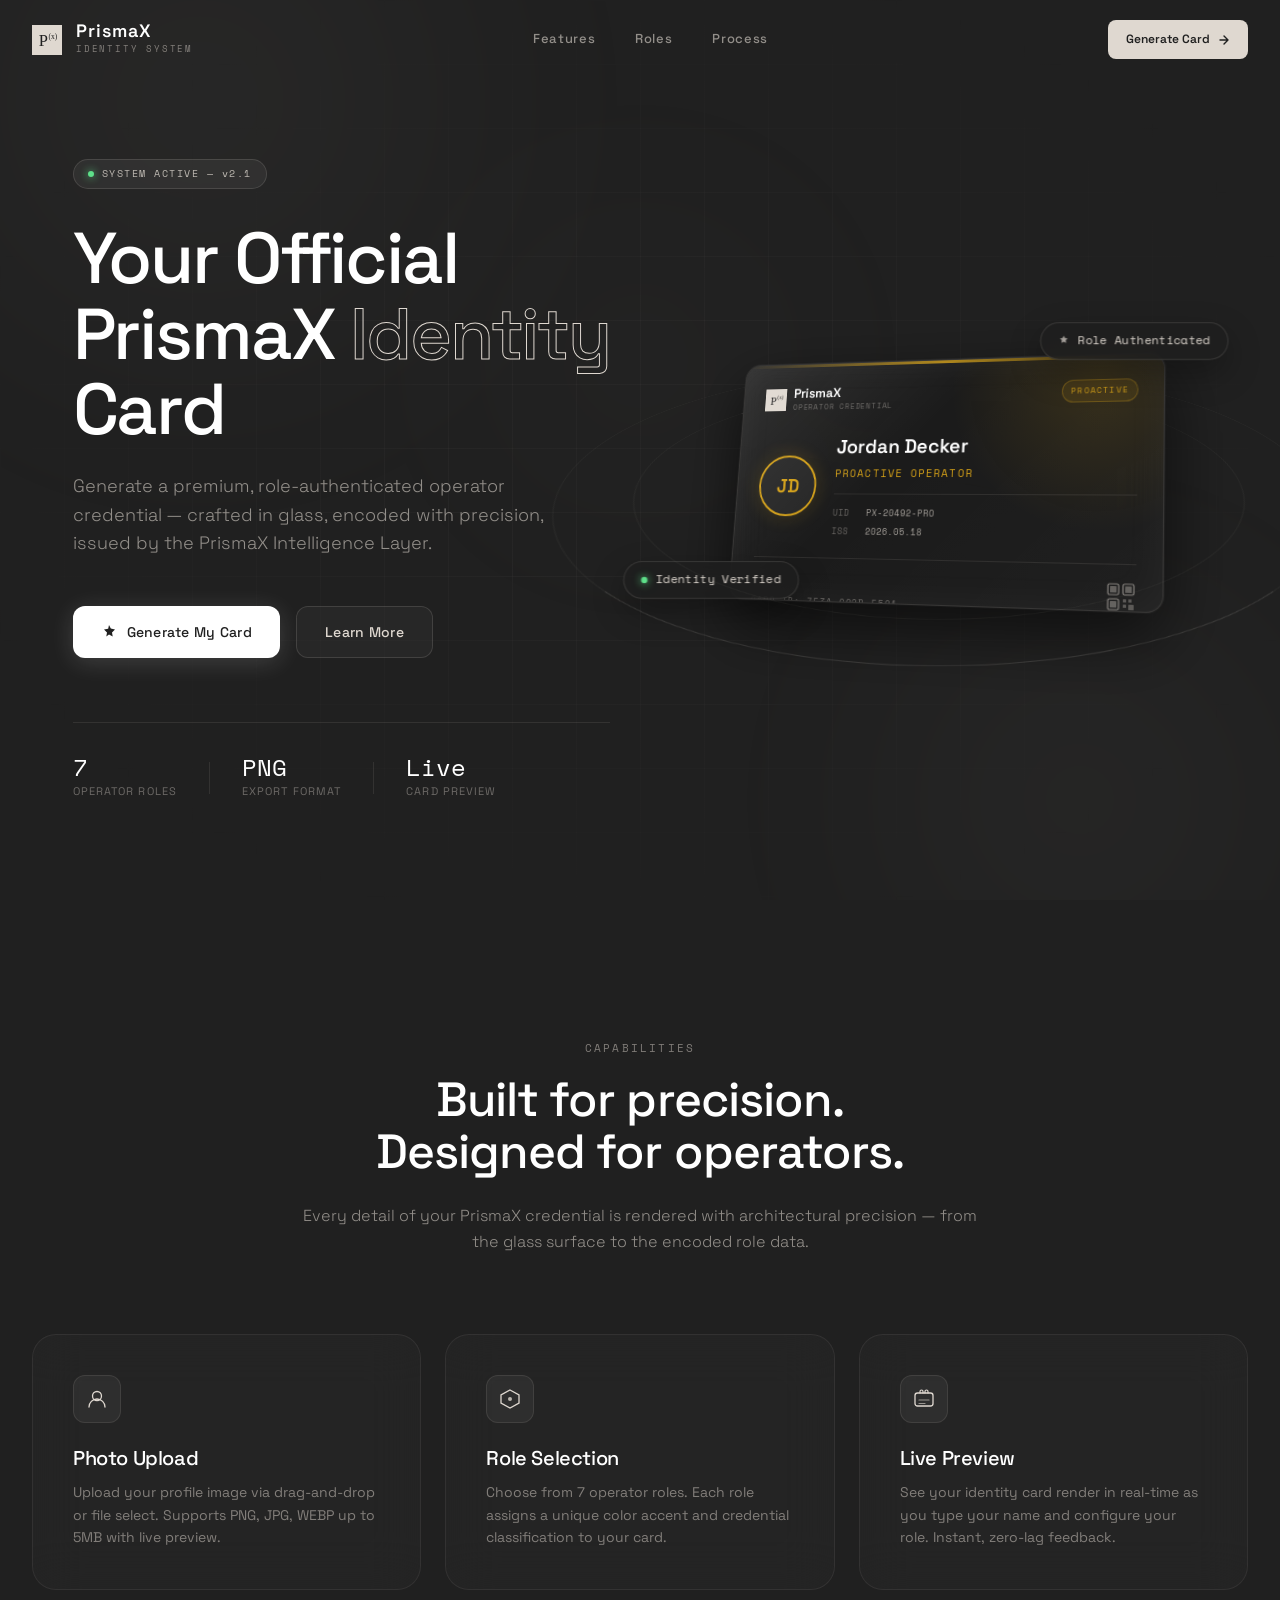
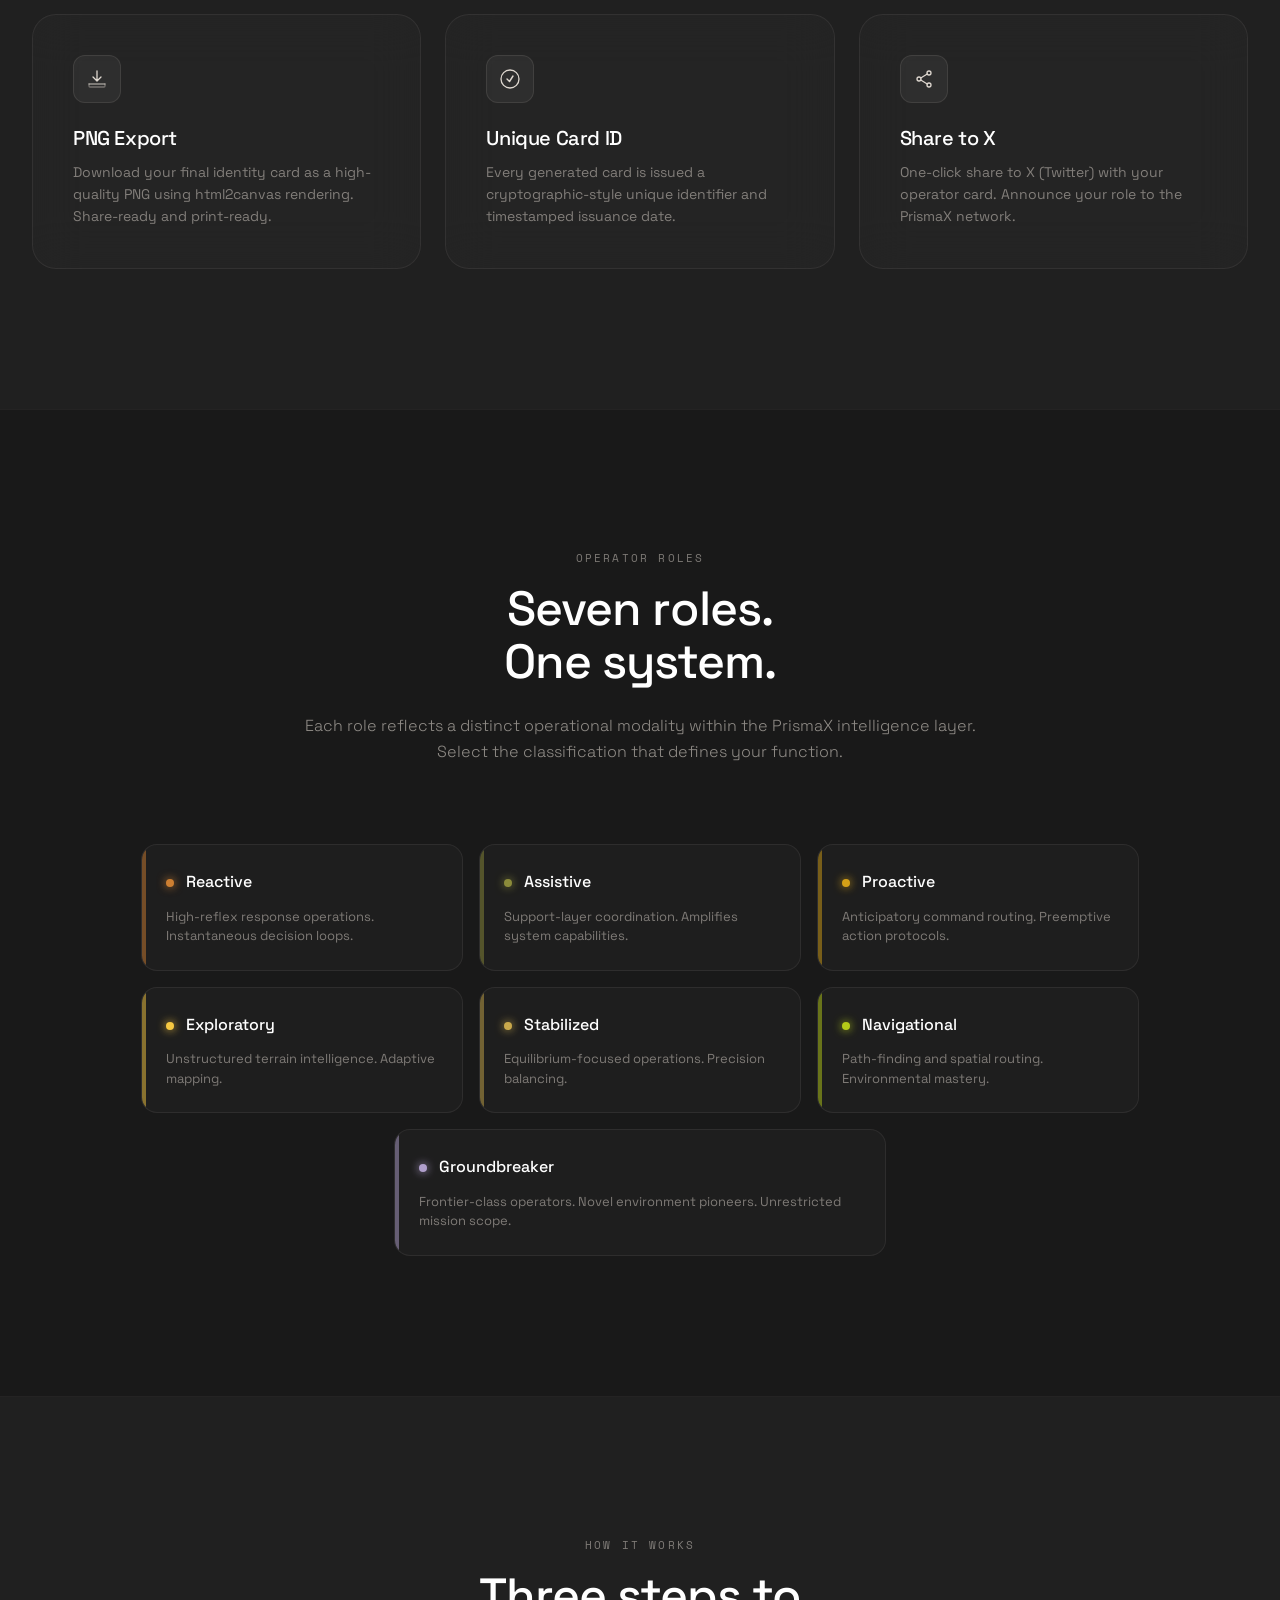
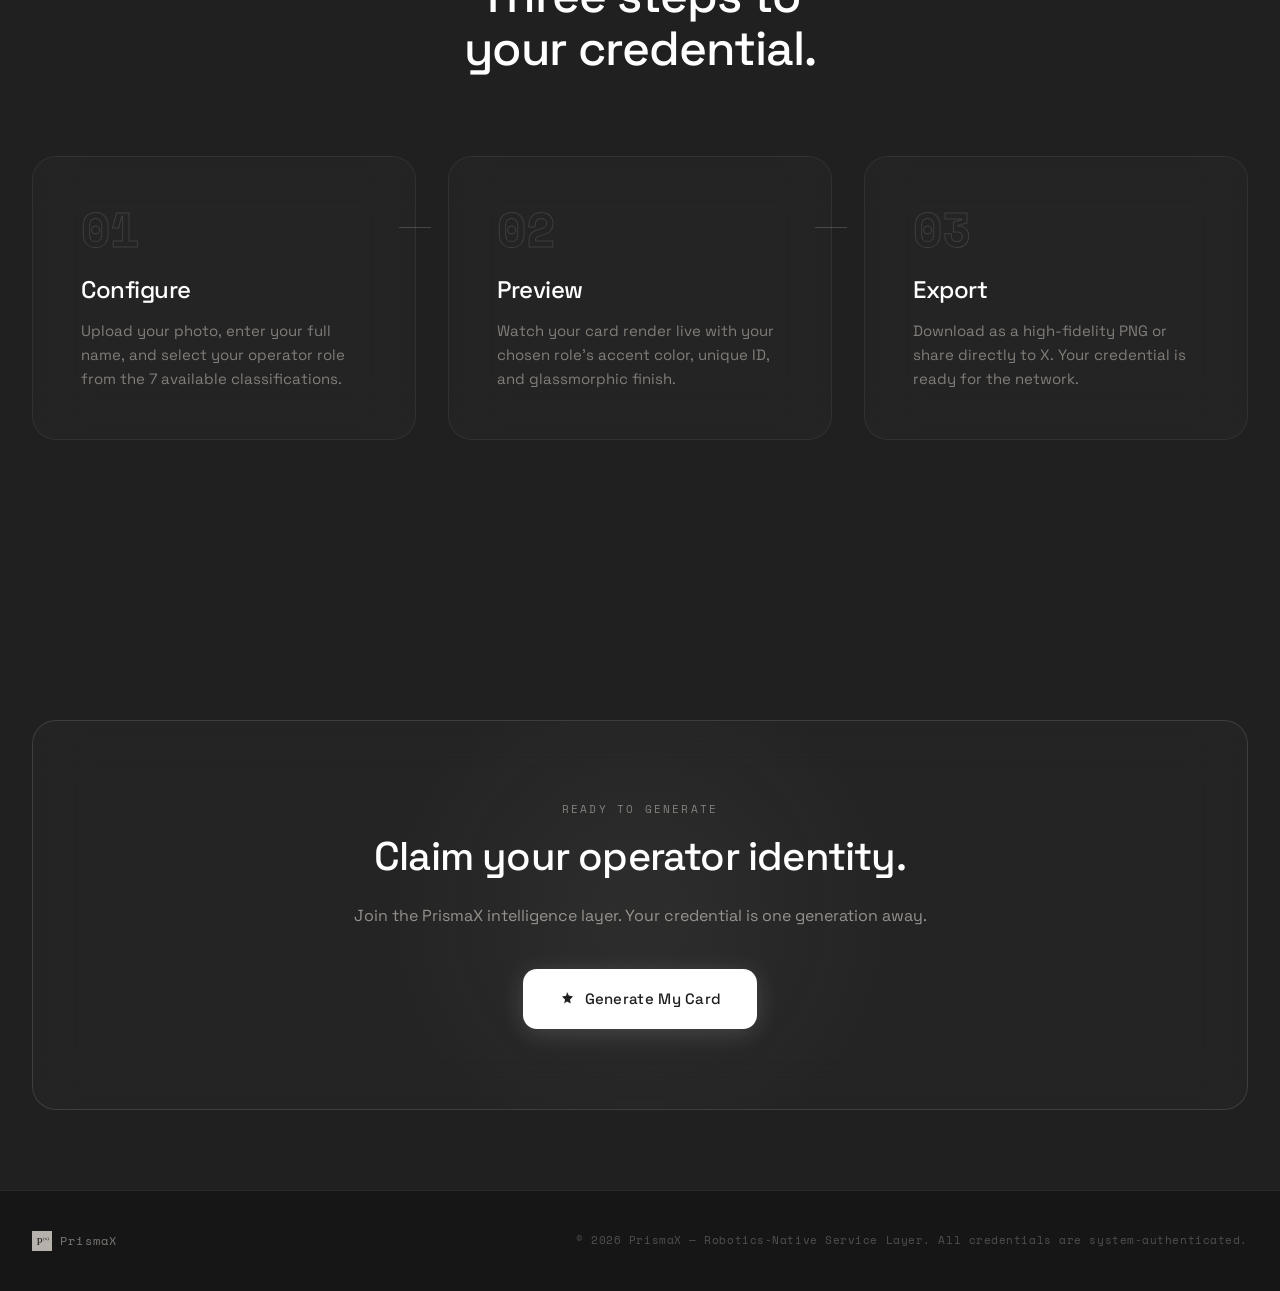
==== commit 8fd3e16b: "Add vector logo.svg and update links" ====
--- a/identity-card/home.html
+++ b/identity-card/home.html
@@ -28,7 +28,7 @@
       <div class="header-inner">
         <div class="brand">
           <div class="brand-mark" style="display: flex; align-items: center;">
-            <img src="logo.png" alt="PrismaX Logo" style="height: 30px; width: auto; object-fit: contain; display: block;" />
+            <img src="logo.svg" alt="PrismaX Logo" style="height: 30px; width: auto; object-fit: contain; display: block;" />
           </div>
           <div class="brand-text">
             <span class="brand-name">PrismaX</span>
@@ -126,7 +126,7 @@
             <div class="cm-inner">
               <div class="cm-top">
                 <div class="cm-brand" style="display: flex; align-items: center; gap: 8px;">
-                  <img src="logo.png" alt="PrismaX Logo" style="height: 24px; width: auto; object-fit: contain; display: block;" />
+                  <img src="logo.svg" alt="PrismaX Logo" style="height: 24px; width: auto; object-fit: contain; display: block;" />
                   <div>
                     <span class="cm-brand-name">PrismaX</span>
                     <span class="cm-brand-sub">OPERATOR CREDENTIAL</span>
@@ -415,7 +415,7 @@
     <footer class="site-footer">
       <div class="footer-inner">
         <div class="footer-brand" style="display: flex; align-items: center; gap: 8px;">
-          <img src="logo.png" alt="PrismaX Logo" style="height: 20px; width: auto; object-fit: contain; display: block; opacity: 0.8;" />
+          <img src="logo.svg" alt="PrismaX Logo" style="height: 20px; width: auto; object-fit: contain; display: block; opacity: 0.8;" />
           <span>PrismaX</span>
         </div>
         <p class="footer-copy">© 2026 PrismaX — Robotics-Native Service Layer. All credentials are system-authenticated.</p>
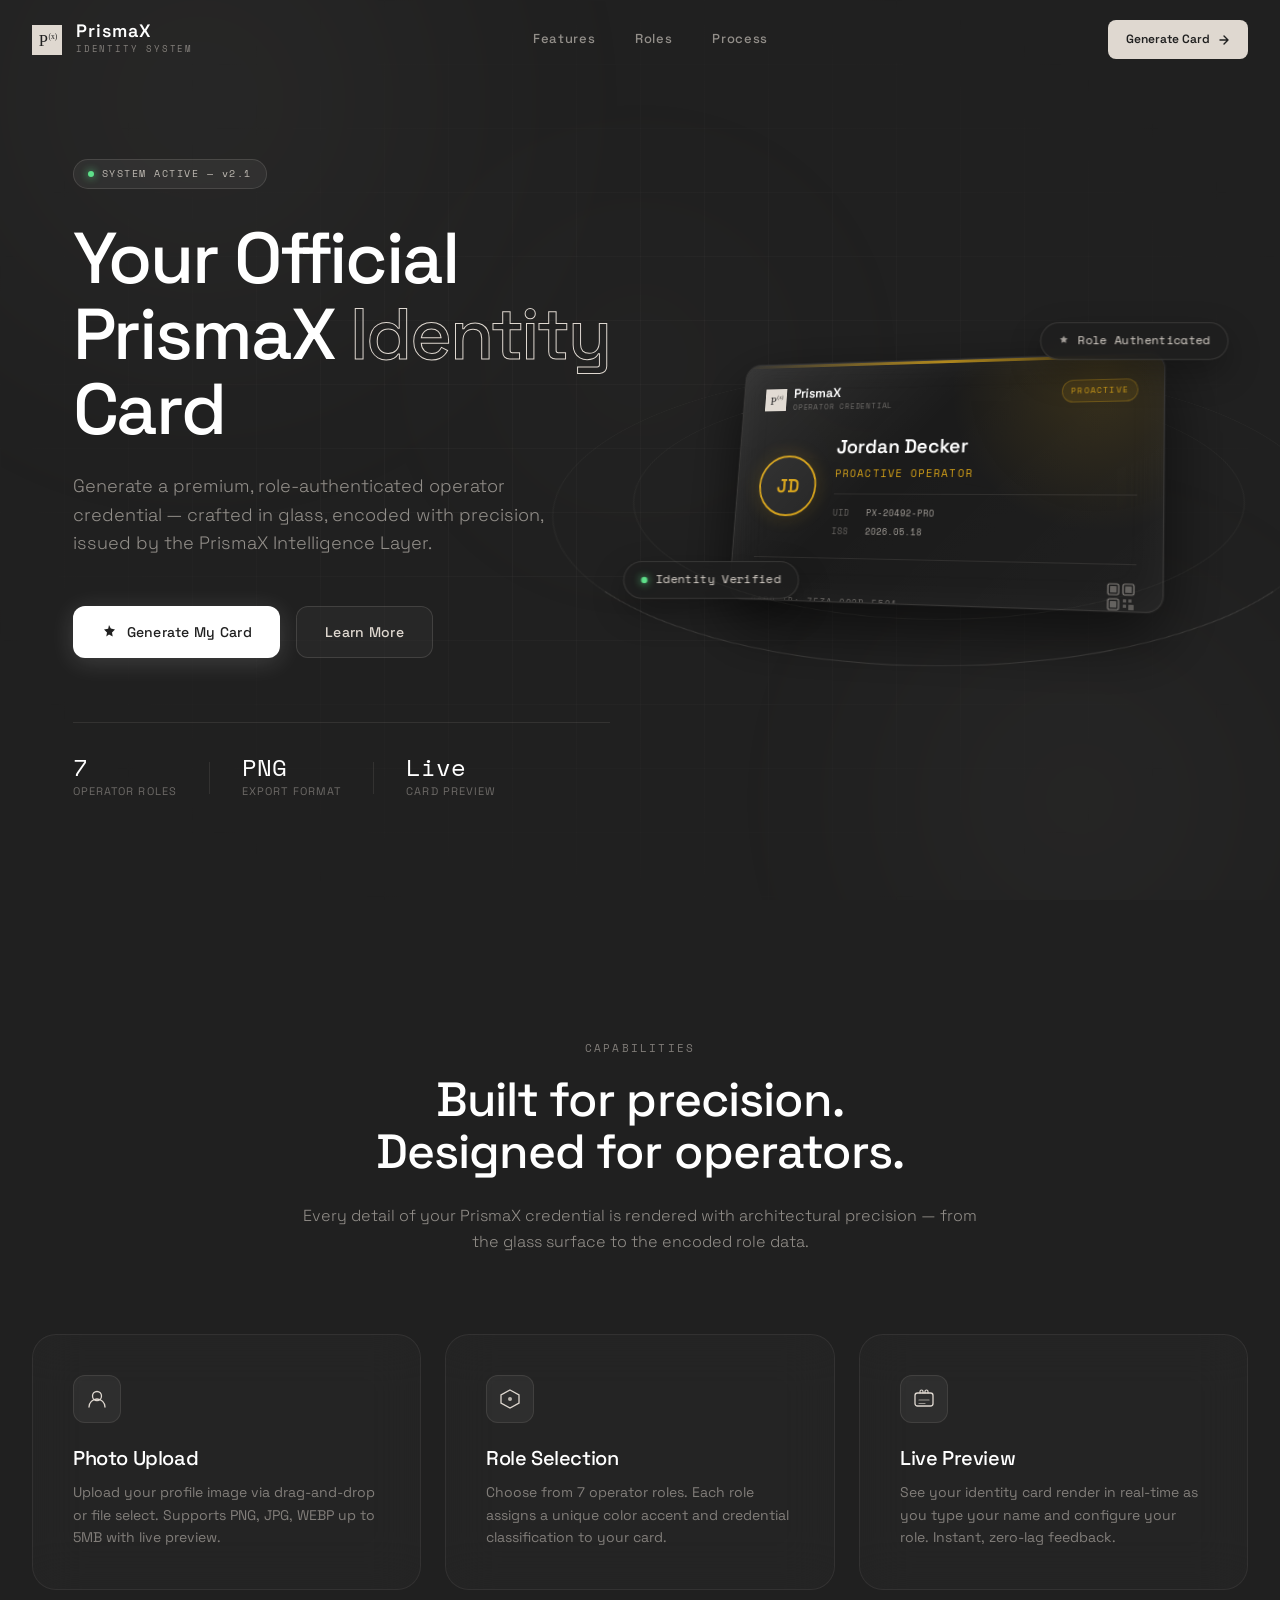
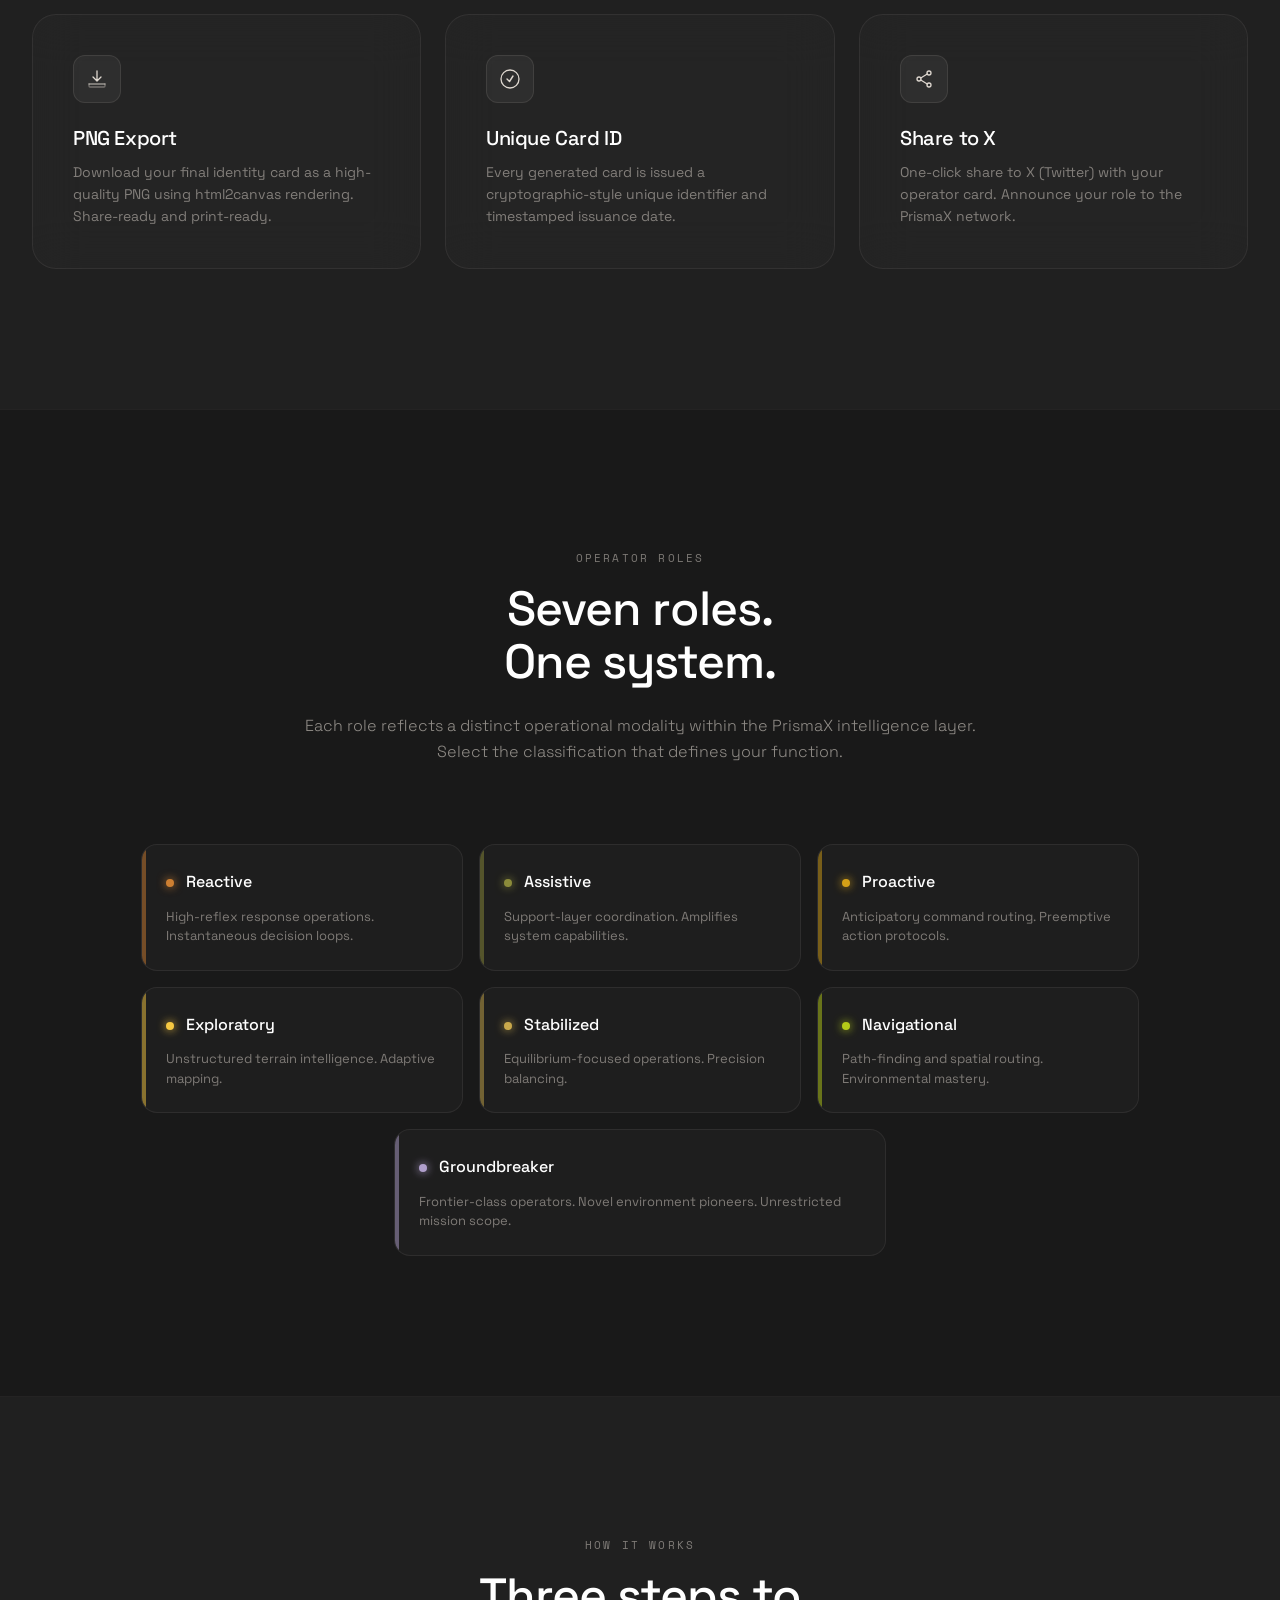
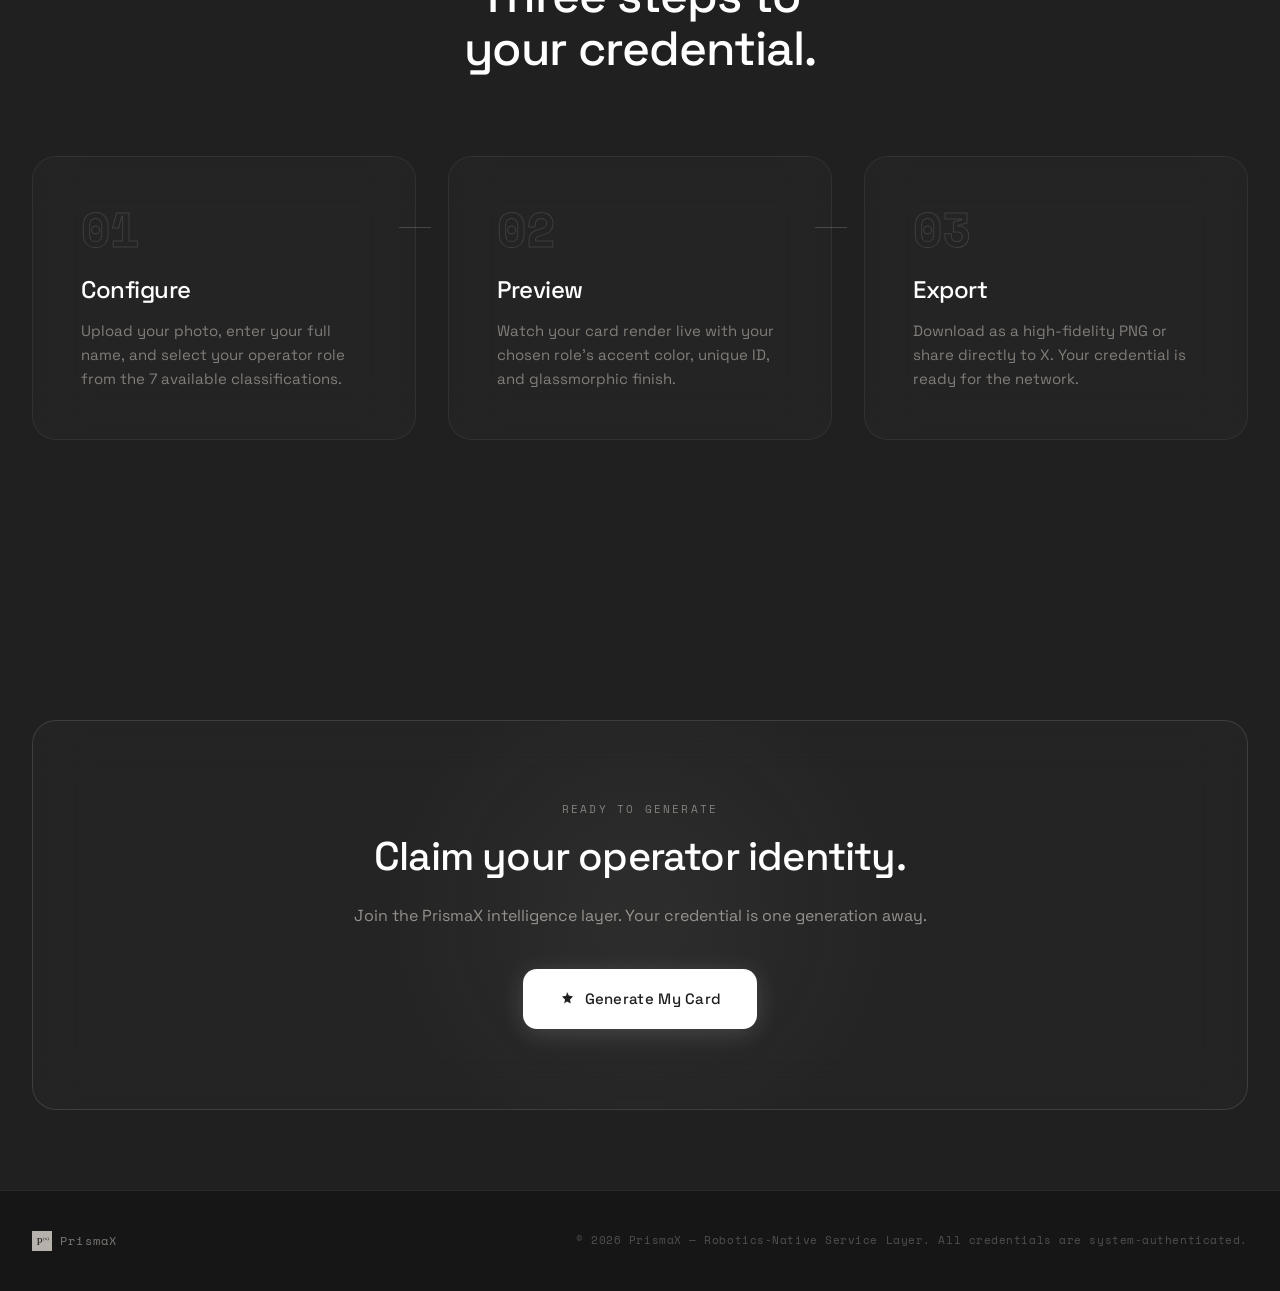
==== commit 6aad05fb: "Fix logo path for clean URLs" ====
--- a/identity-card/home.html
+++ b/identity-card/home.html
@@ -8,7 +8,7 @@
   <link rel="preconnect" href="https://fonts.googleapis.com" />
   <link rel="preconnect" href="https://fonts.gstatic.com" crossorigin />
   <link href="https://fonts.googleapis.com/css2?family=Inter:wght@300;400;500;600;700&family=Space+Grotesk:wght@300;400;500;600;700&family=Space+Mono:wght@400;700&display=swap" rel="stylesheet" />
-  <link rel="stylesheet" href="home.css" />
+  <link rel="stylesheet" href="/identity-card/home.css" />
 </head>
 <body>
 
@@ -28,7 +28,7 @@
       <div class="header-inner">
         <div class="brand">
           <div class="brand-mark" style="display: flex; align-items: center;">
-            <img src="logo.svg" alt="PrismaX Logo" style="height: 30px; width: auto; object-fit: contain; display: block;" />
+            <img src="/identity-card/logo.svg" alt="PrismaX Logo" style="height: 30px; width: auto; object-fit: contain; display: block;" />
           </div>
           <div class="brand-text">
             <span class="brand-name">PrismaX</span>
@@ -40,7 +40,7 @@
           <a href="#roles" class="nav-link">Roles</a>
           <a href="#process" class="nav-link">Process</a>
         </nav>
-        <a href="index.html" class="btn-header">
+        <a href="/identity-card/app" class="btn-header">
           <span>Generate Card</span>
           <svg width="12" height="12" viewBox="0 0 12 12" fill="none">
             <path d="M2 6h8M6 2l4 4-4 4" stroke="currentColor" stroke-width="1.4" stroke-linecap="round" stroke-linejoin="round"/>
@@ -74,7 +74,7 @@
         </p>
 
         <div class="hero-actions">
-          <a href="index.html" class="btn btn--primary" id="heroCtaBtn">
+          <a href="/identity-card/app" class="btn btn--primary" id="heroCtaBtn">
             <svg width="16" height="16" viewBox="0 0 16 16" fill="none">
               <path d="M8 1l1.8 3.6L14 5.6l-3 2.9.7 4.1L8 10.4 5.3 12.6l.7-4.1-3-2.9 4.2-.9L8 1z" fill="currentColor"/>
             </svg>
@@ -126,7 +126,7 @@
             <div class="cm-inner">
               <div class="cm-top">
                 <div class="cm-brand" style="display: flex; align-items: center; gap: 8px;">
-                  <img src="logo.svg" alt="PrismaX Logo" style="height: 24px; width: auto; object-fit: contain; display: block;" />
+                  <img src="/identity-card/logo.svg" alt="PrismaX Logo" style="height: 24px; width: auto; object-fit: contain; display: block;" />
                   <div>
                     <span class="cm-brand-name">PrismaX</span>
                     <span class="cm-brand-sub">OPERATOR CREDENTIAL</span>
@@ -400,7 +400,7 @@
             <p class="section-eyebrow" style="margin-bottom: 16px;">READY TO GENERATE</p>
             <h2 class="cta-title">Claim your operator identity.</h2>
             <p class="cta-desc">Join the PrismaX intelligence layer. Your credential is one generation away.</p>
-            <a href="index.html" class="btn btn--primary btn--lg" id="ctaFinalBtn">
+            <a href="/identity-card/app" class="btn btn--primary btn--lg" id="ctaFinalBtn">
               <svg width="16" height="16" viewBox="0 0 16 16" fill="none">
                 <path d="M8 1l1.8 3.6L14 5.6l-3 2.9.7 4.1L8 10.4 5.3 12.6l.7-4.1-3-2.9 4.2-.9L8 1z" fill="currentColor"/>
               </svg>
@@ -415,7 +415,7 @@
     <footer class="site-footer">
       <div class="footer-inner">
         <div class="footer-brand" style="display: flex; align-items: center; gap: 8px;">
-          <img src="logo.svg" alt="PrismaX Logo" style="height: 20px; width: auto; object-fit: contain; display: block; opacity: 0.8;" />
+          <img src="/identity-card/logo.svg" alt="PrismaX Logo" style="height: 20px; width: auto; object-fit: contain; display: block; opacity: 0.8;" />
           <span>PrismaX</span>
         </div>
         <p class="footer-copy">© 2026 PrismaX — Robotics-Native Service Layer. All credentials are system-authenticated.</p>
@@ -424,6 +424,6 @@
 
   </div><!-- /app-wrapper -->
 
-  <script src="home.js"></script>
+  <script src="/identity-card/home.js"></script>
 </body>
 </html>
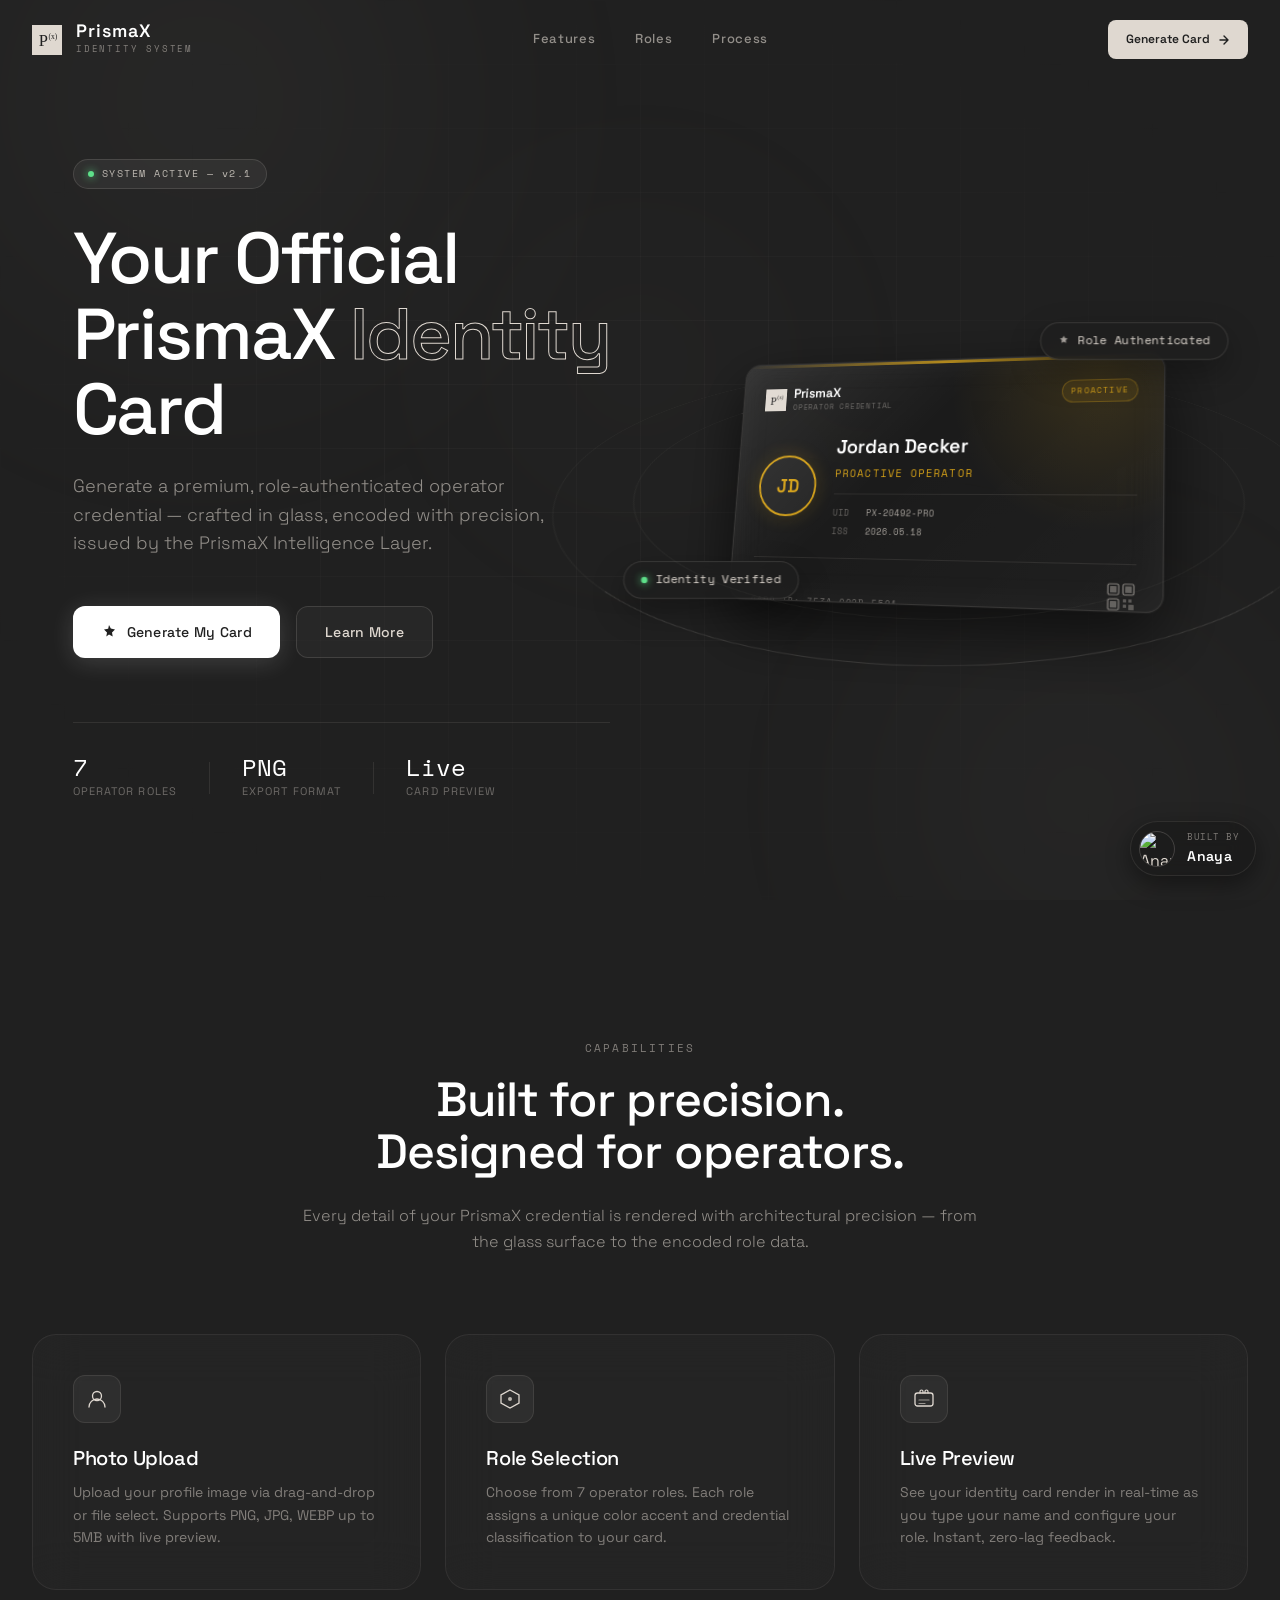
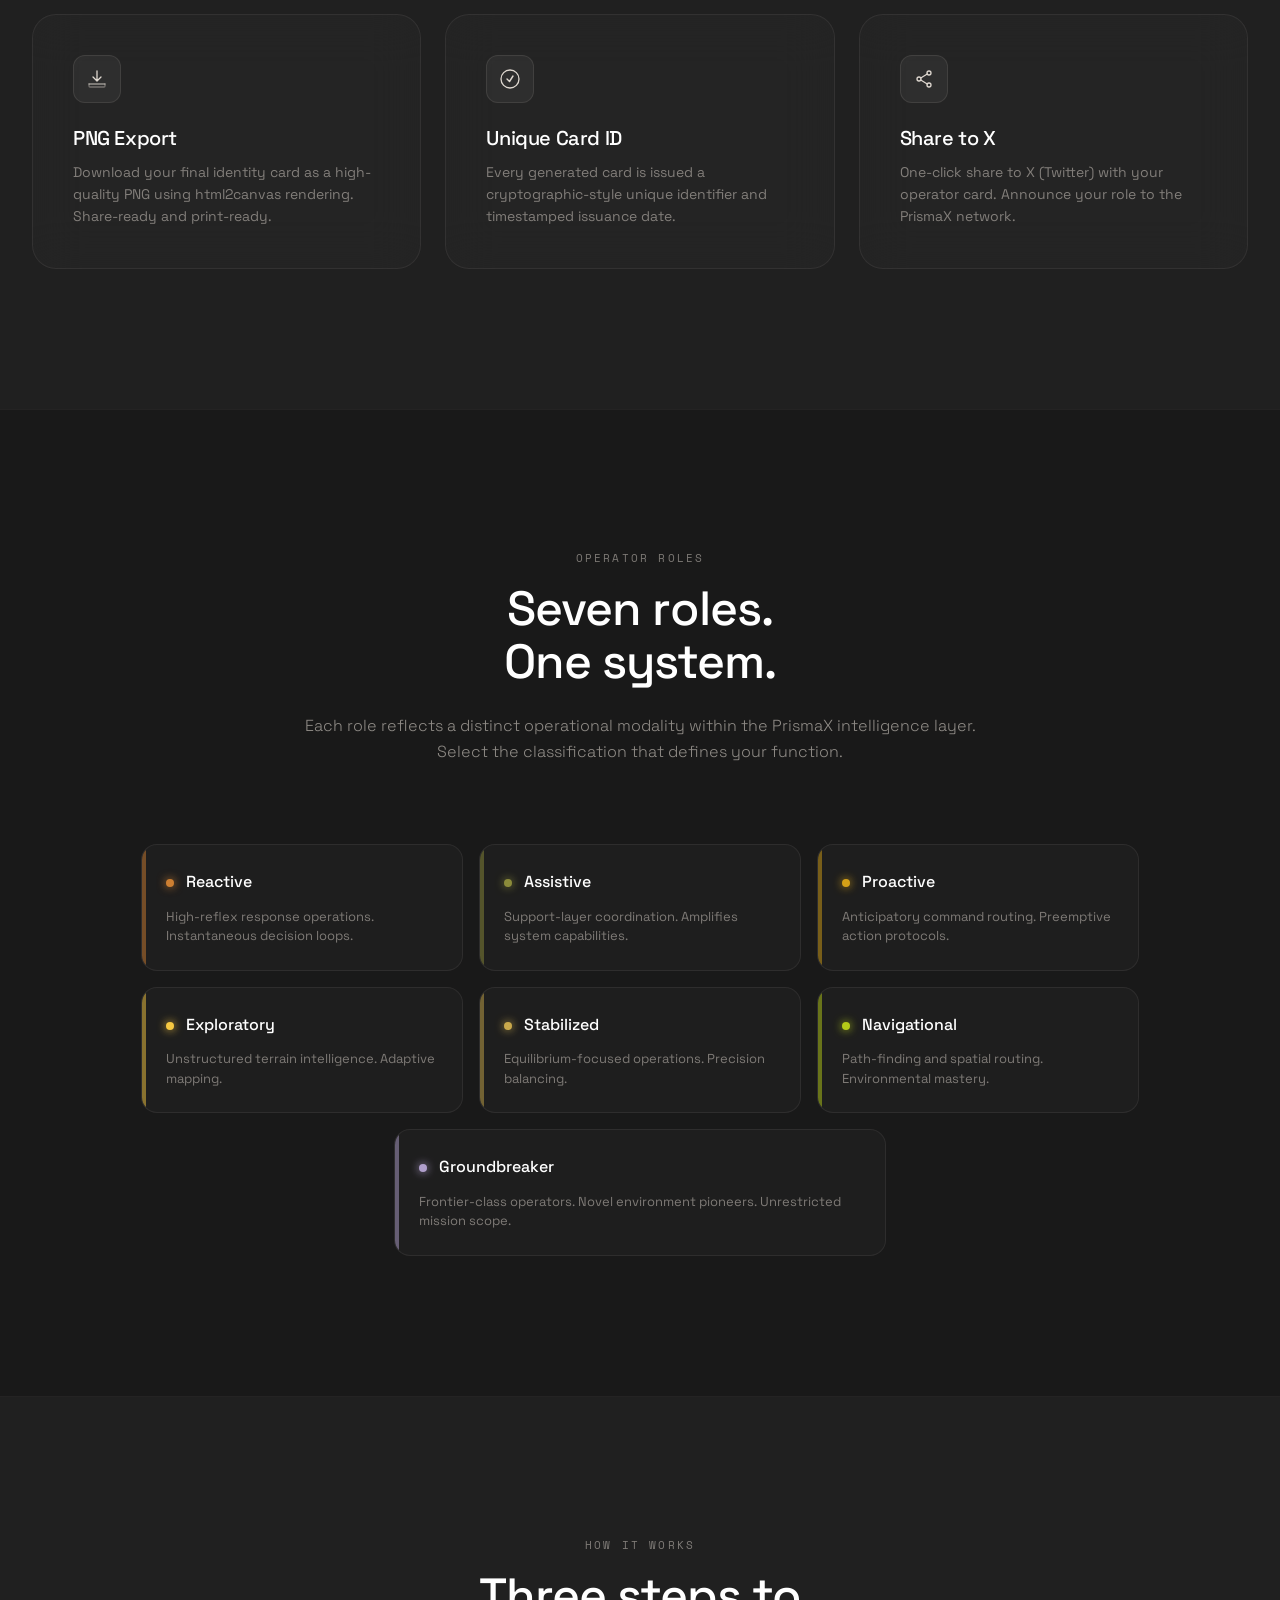
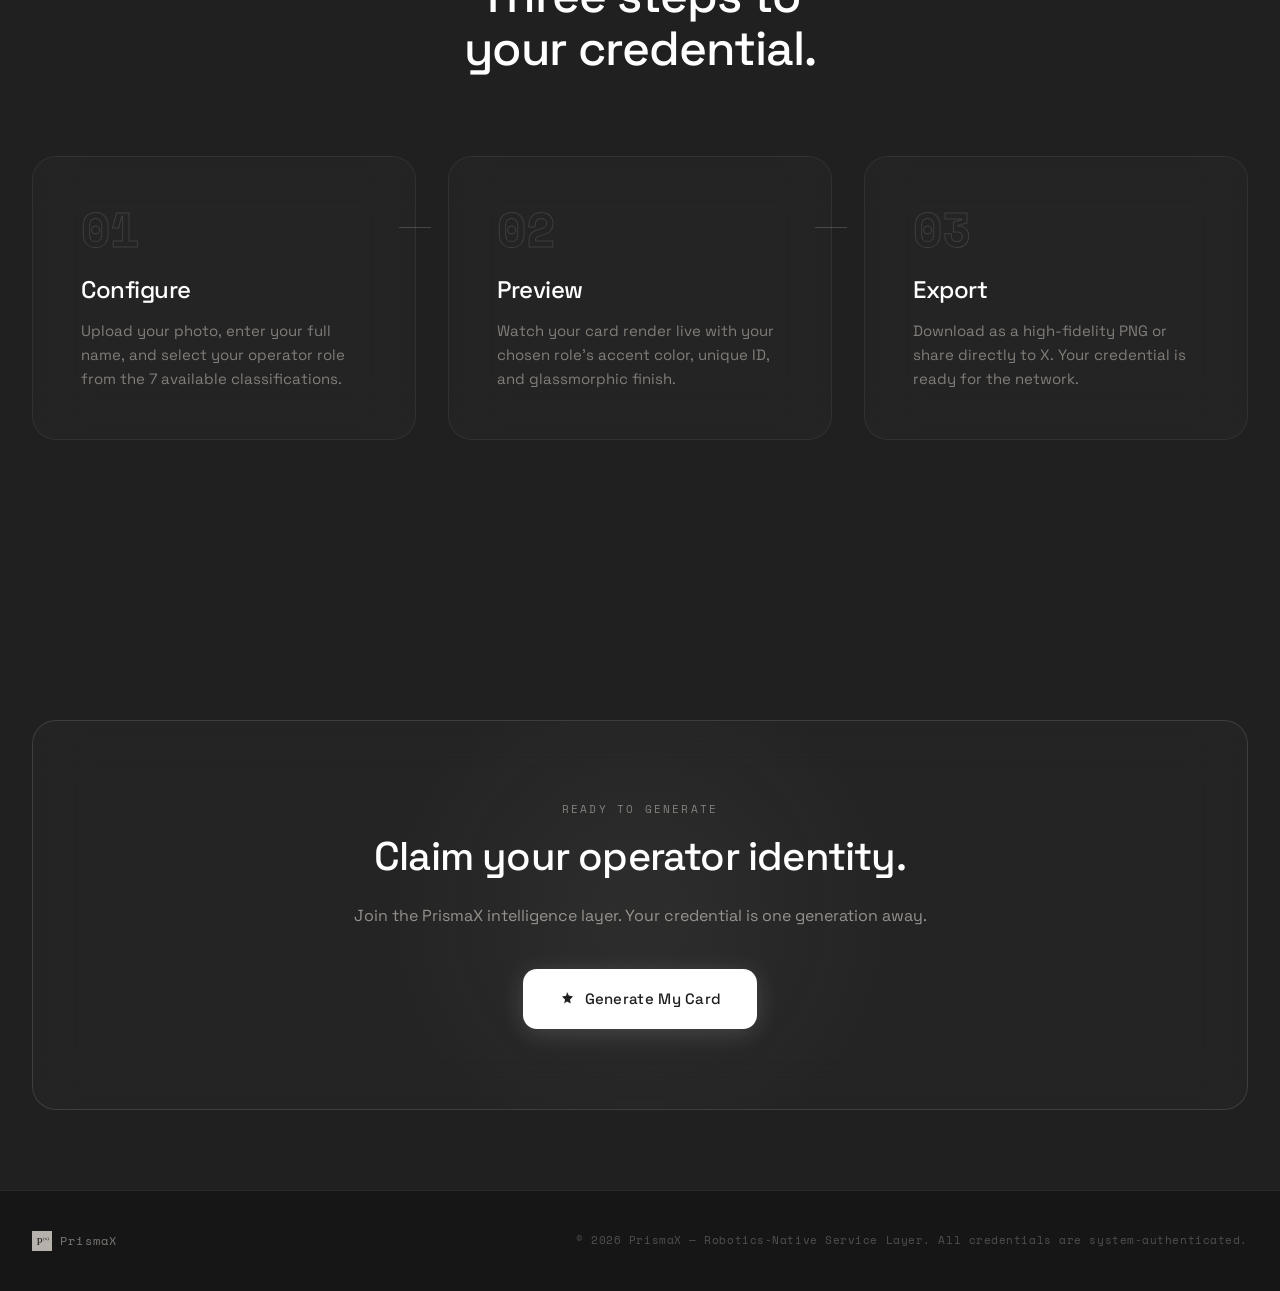
==== commit 7aa607d9: "Add Built by Anaya creator badge" ====
--- a/identity-card/home.html
+++ b/identity-card/home.html
@@ -424,6 +424,14 @@
 
   </div><!-- /app-wrapper -->
 
+  <a href="https://github.com/raiiiiiiiii/prisma-card" target="_blank" class="creator-badge">
+    <img src="/identity-card/anaya.png" alt="Anaya" class="creator-pfp">
+    <div class="creator-text">
+      <span>Built by</span>
+      <strong>Anaya</strong>
+    </div>
+  </a>
+
   <script src="/identity-card/home.js"></script>
 </body>
 </html>
--- a/identity-card/home.css
+++ b/identity-card/home.css
@@ -1104,3 +1104,64 @@
     width: 100%;
   }
 }
+
+/* ── Creator Badge ──────────────────────── */
+.creator-badge {
+  position: fixed;
+  bottom: 24px;
+  right: 24px;
+  display: flex;
+  align-items: center;
+  gap: 12px;
+  background: rgba(26, 26, 26, 0.65);
+  backdrop-filter: blur(12px);
+  -webkit-backdrop-filter: blur(12px);
+  border: 1px solid rgba(223, 216, 208, 0.1);
+  padding: 8px 16px 8px 8px;
+  border-radius: 50px;
+  text-decoration: none;
+  z-index: 1000;
+  transition: all 0.4s cubic-bezier(0.16, 1, 0.3, 1);
+  box-shadow: 0 8px 24px rgba(0, 0, 0, 0.4);
+}
+.creator-badge:hover {
+  background: rgba(30, 30, 30, 0.9);
+  border-color: rgba(223, 216, 208, 0.3);
+  transform: translateY(-4px) scale(1.02);
+  box-shadow: 0 12px 32px rgba(0, 0, 0, 0.6), 0 0 20px rgba(223, 216, 208, 0.1);
+}
+.creator-pfp {
+  width: 36px;
+  height: 36px;
+  border-radius: 50%;
+  object-fit: cover;
+  border: 1px solid rgba(223, 216, 208, 0.2);
+}
+.creator-text {
+  display: flex;
+  flex-direction: column;
+}
+.creator-text span {
+  font-size: 9px;
+  color: rgba(223, 216, 208, 0.5);
+  font-family: var(--font-mono);
+  letter-spacing: 0.05em;
+  text-transform: uppercase;
+}
+.creator-text strong {
+  font-size: 14px;
+  color: var(--white);
+  font-weight: 600;
+  letter-spacing: 0.02em;
+}
+
+@media (max-width: 768px) {
+  .creator-badge {
+    bottom: 16px;
+    right: 16px;
+    padding: 6px 12px 6px 6px;
+  }
+  .creator-pfp { width: 28px; height: 28px; }
+  .creator-text span { font-size: 8px; }
+  .creator-text strong { font-size: 12px; }
+}
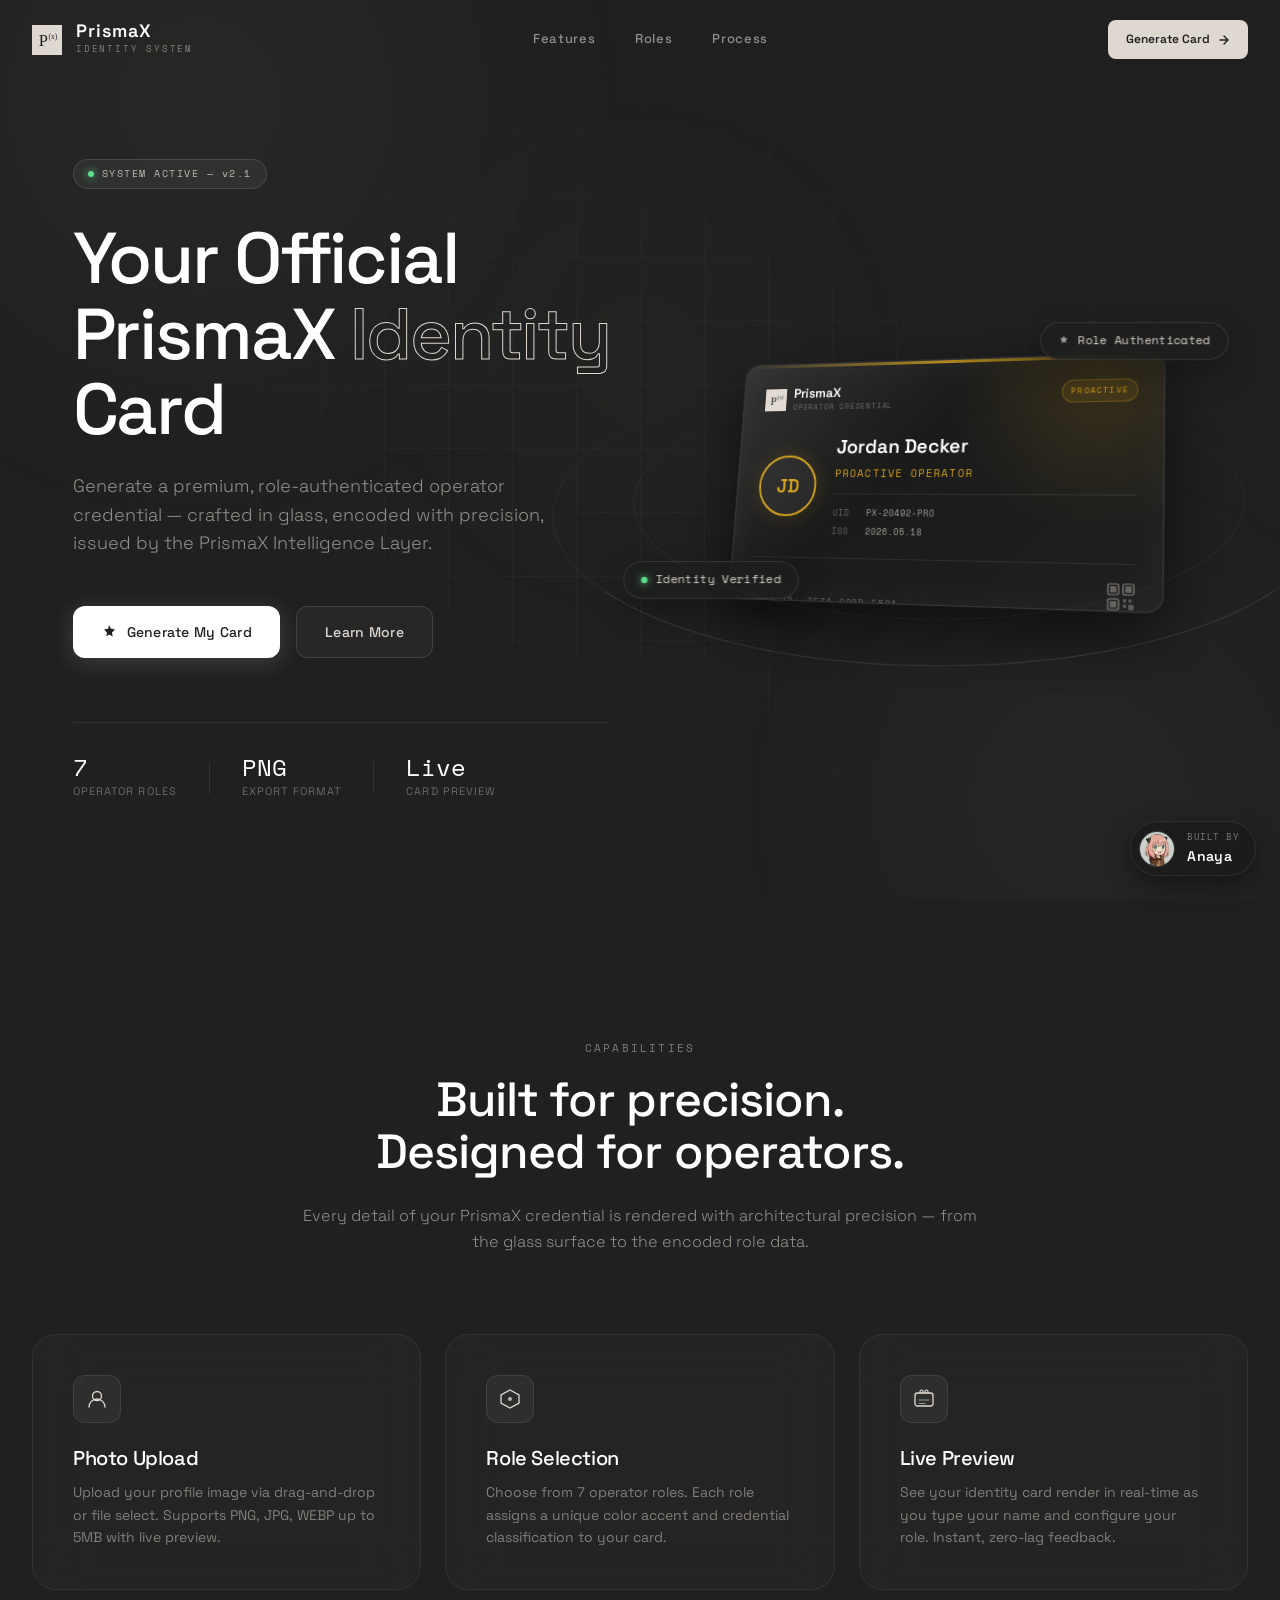
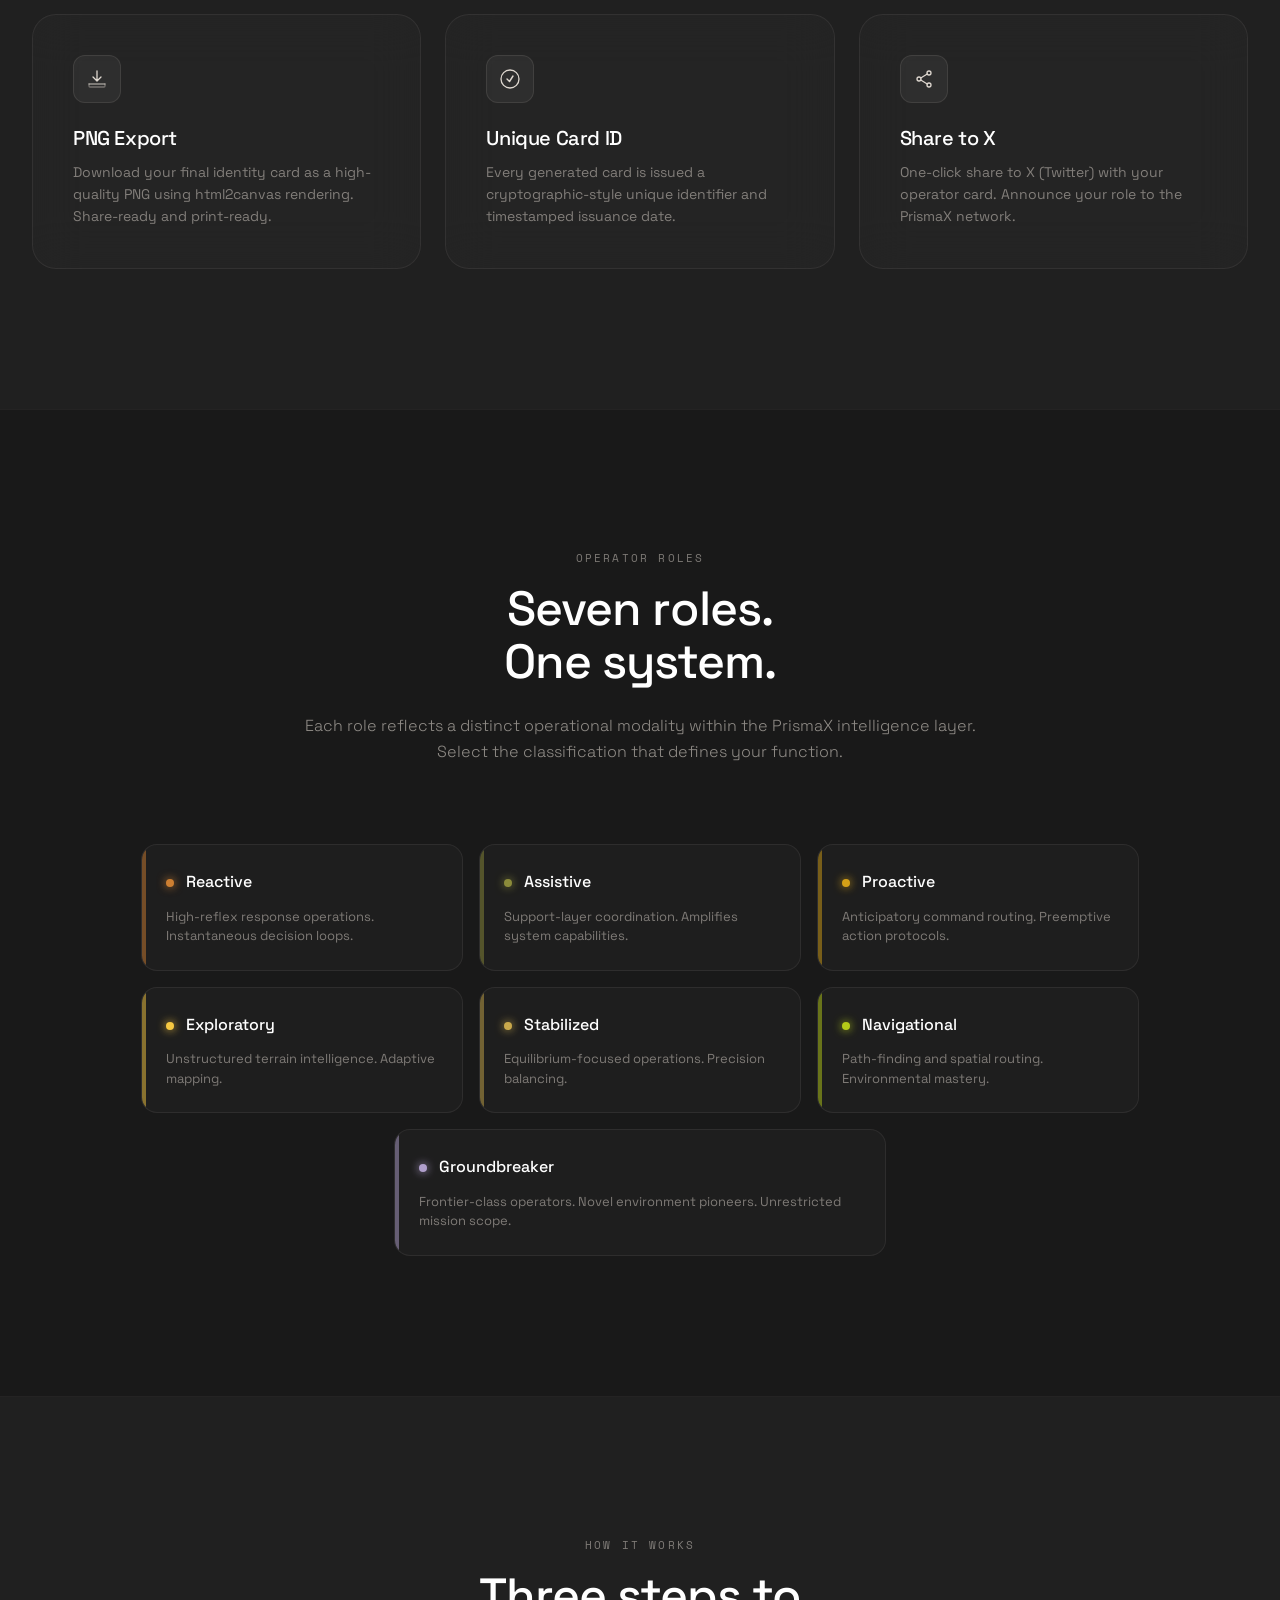
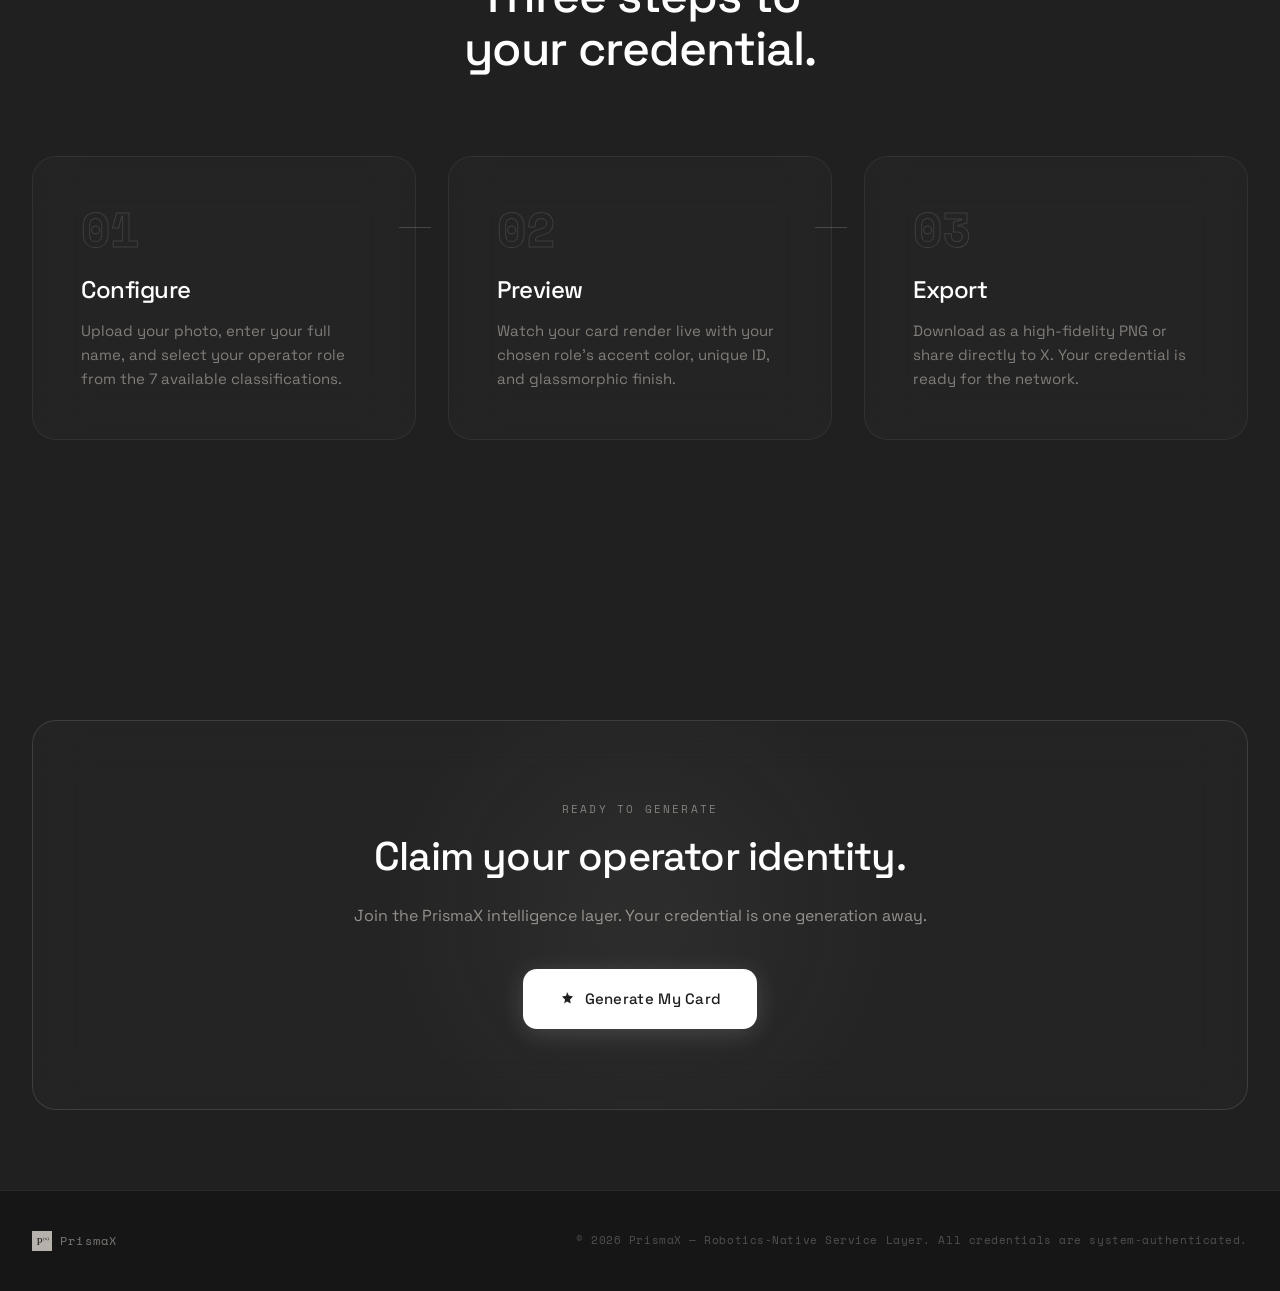
==== commit 711f7ed2: "Update creator badge link to X" ====
--- a/identity-card/home.html
+++ b/identity-card/home.html
@@ -424,8 +424,8 @@
 
   </div><!-- /app-wrapper -->
 
-  <a href="https://github.com/raiiiiiiiii/prisma-card" target="_blank" class="creator-badge">
-    <img src="/identity-card/anaya.png" alt="Anaya" class="creator-pfp">
+  <a href="https://x.com/anya_yfa7" target="_blank" class="creator-badge">
+    <img src="/identity-card/anaya.png.jpg" alt="Anaya" class="creator-pfp">
     <div class="creator-text">
       <span>Built by</span>
       <strong>Anaya</strong>
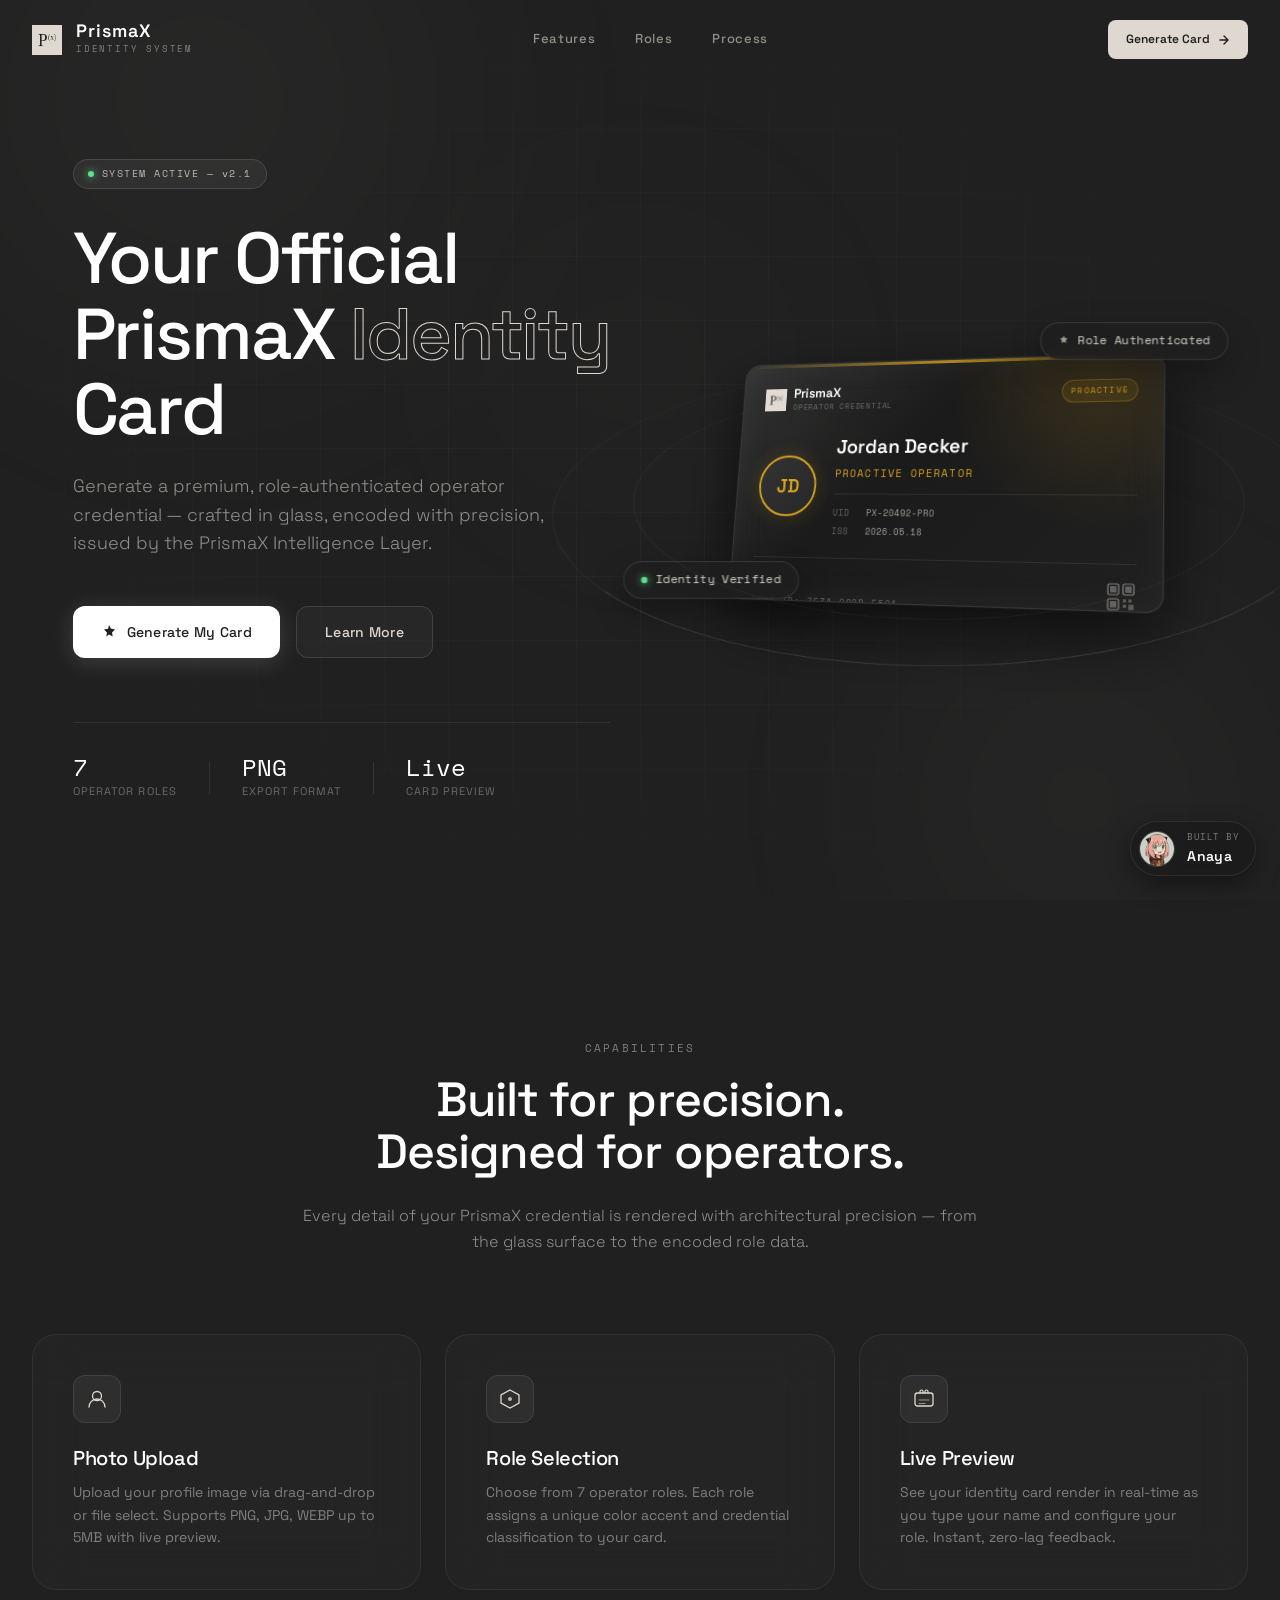
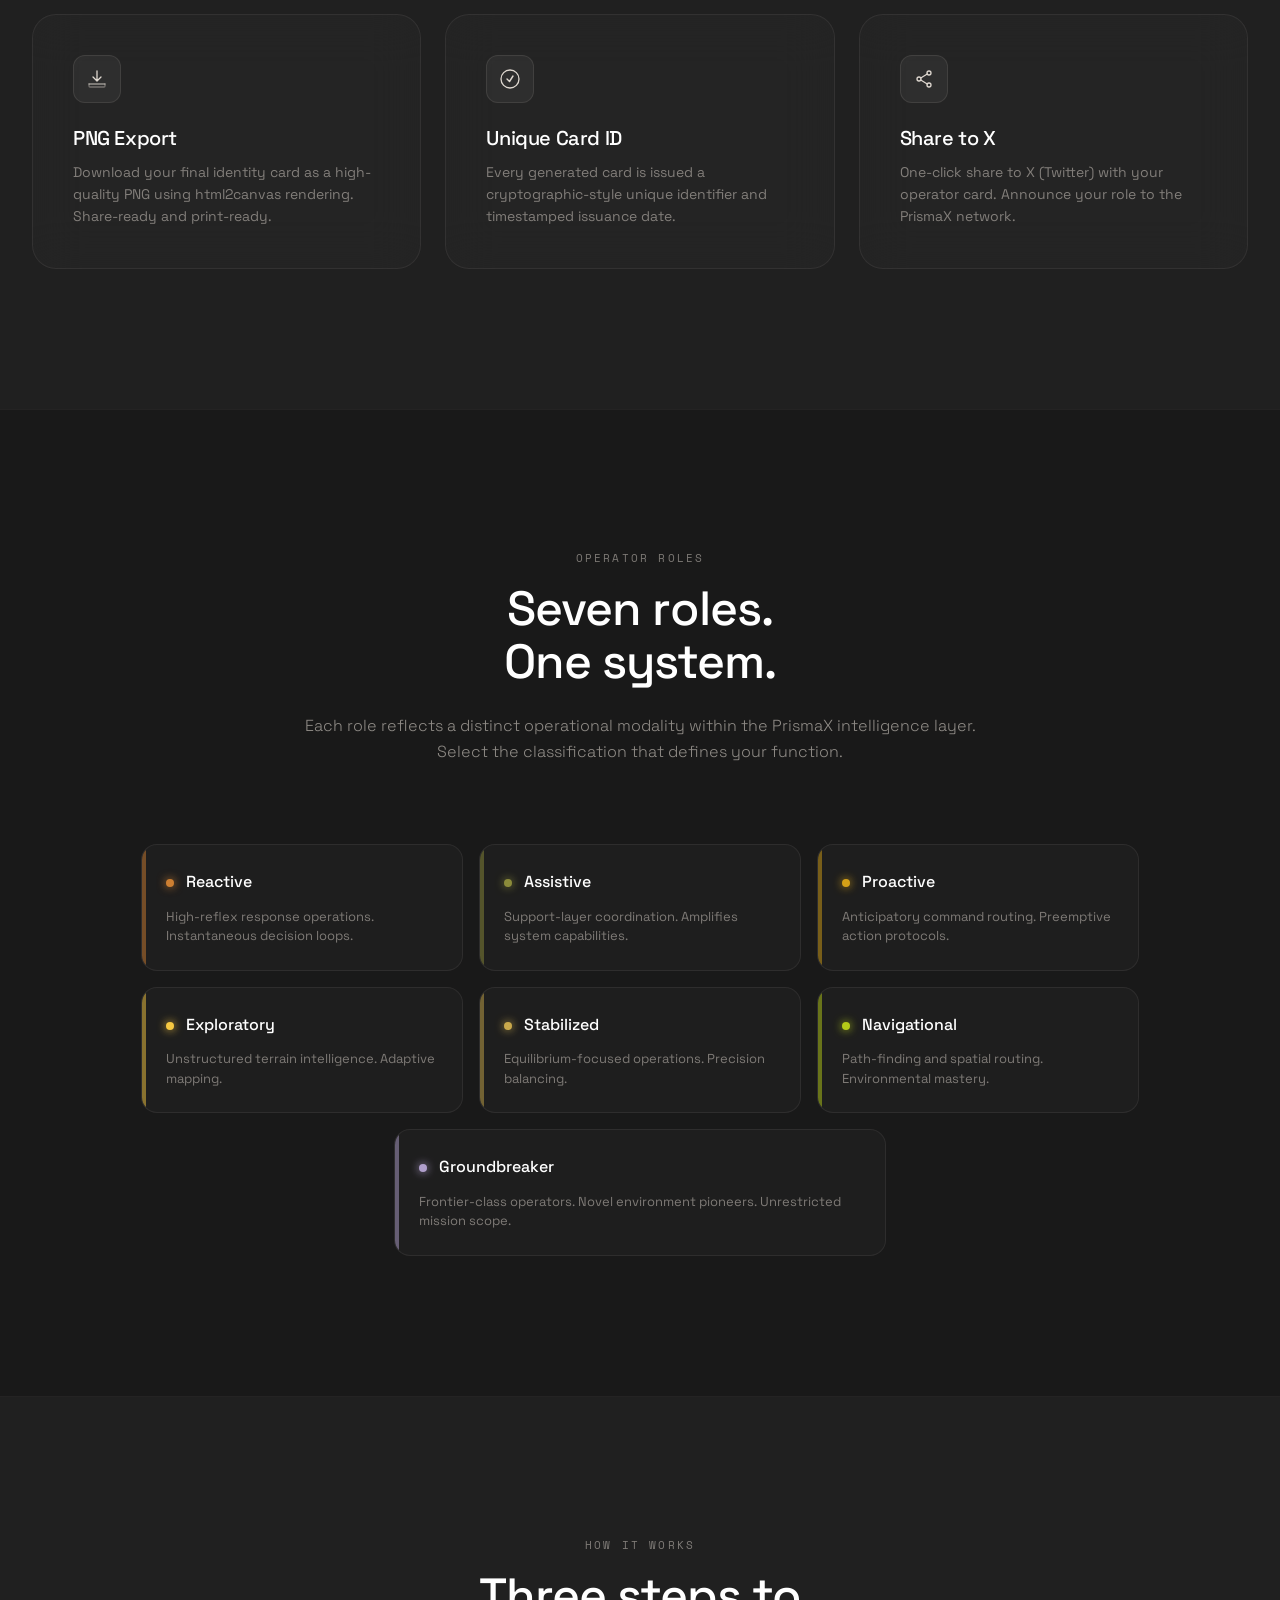
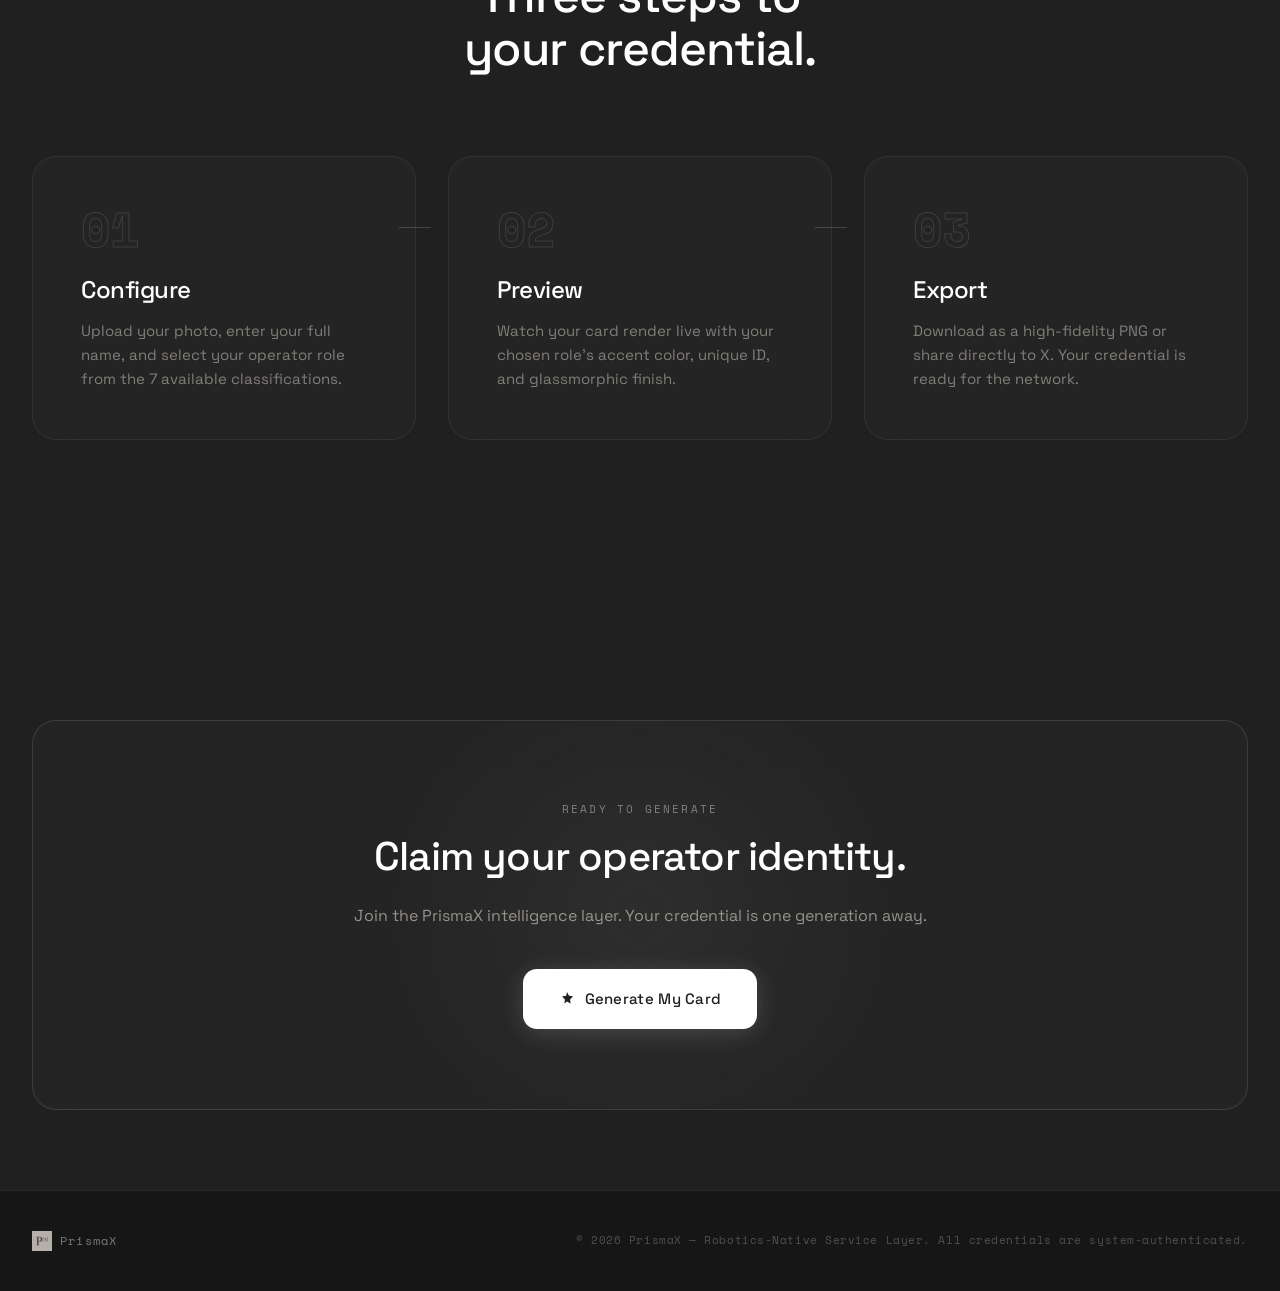
==== commit 102aae2a: "Use logo.png instead of svg" ====
--- a/identity-card/home.html
+++ b/identity-card/home.html
@@ -28,7 +28,7 @@
       <div class="header-inner">
         <div class="brand">
           <div class="brand-mark" style="display: flex; align-items: center;">
-            <img src="/identity-card/logo.svg" alt="PrismaX Logo" style="height: 30px; width: auto; object-fit: contain; display: block;" />
+            <img src="/identity-card/logo.png" alt="PrismaX Logo" style="height: 30px; width: auto; object-fit: contain; display: block;" />
           </div>
           <div class="brand-text">
             <span class="brand-name">PrismaX</span>
@@ -126,7 +126,7 @@
             <div class="cm-inner">
               <div class="cm-top">
                 <div class="cm-brand" style="display: flex; align-items: center; gap: 8px;">
-                  <img src="/identity-card/logo.svg" alt="PrismaX Logo" style="height: 24px; width: auto; object-fit: contain; display: block;" />
+                  <img src="/identity-card/logo.png" alt="PrismaX Logo" style="height: 24px; width: auto; object-fit: contain; display: block;" />
                   <div>
                     <span class="cm-brand-name">PrismaX</span>
                     <span class="cm-brand-sub">OPERATOR CREDENTIAL</span>
@@ -415,7 +415,7 @@
     <footer class="site-footer">
       <div class="footer-inner">
         <div class="footer-brand" style="display: flex; align-items: center; gap: 8px;">
-          <img src="/identity-card/logo.svg" alt="PrismaX Logo" style="height: 20px; width: auto; object-fit: contain; display: block; opacity: 0.8;" />
+          <img src="/identity-card/logo.png" alt="PrismaX Logo" style="height: 20px; width: auto; object-fit: contain; display: block; opacity: 0.8;" />
           <span>PrismaX</span>
         </div>
         <p class="footer-copy">© 2026 PrismaX — Robotics-Native Service Layer. All credentials are system-authenticated.</p>
